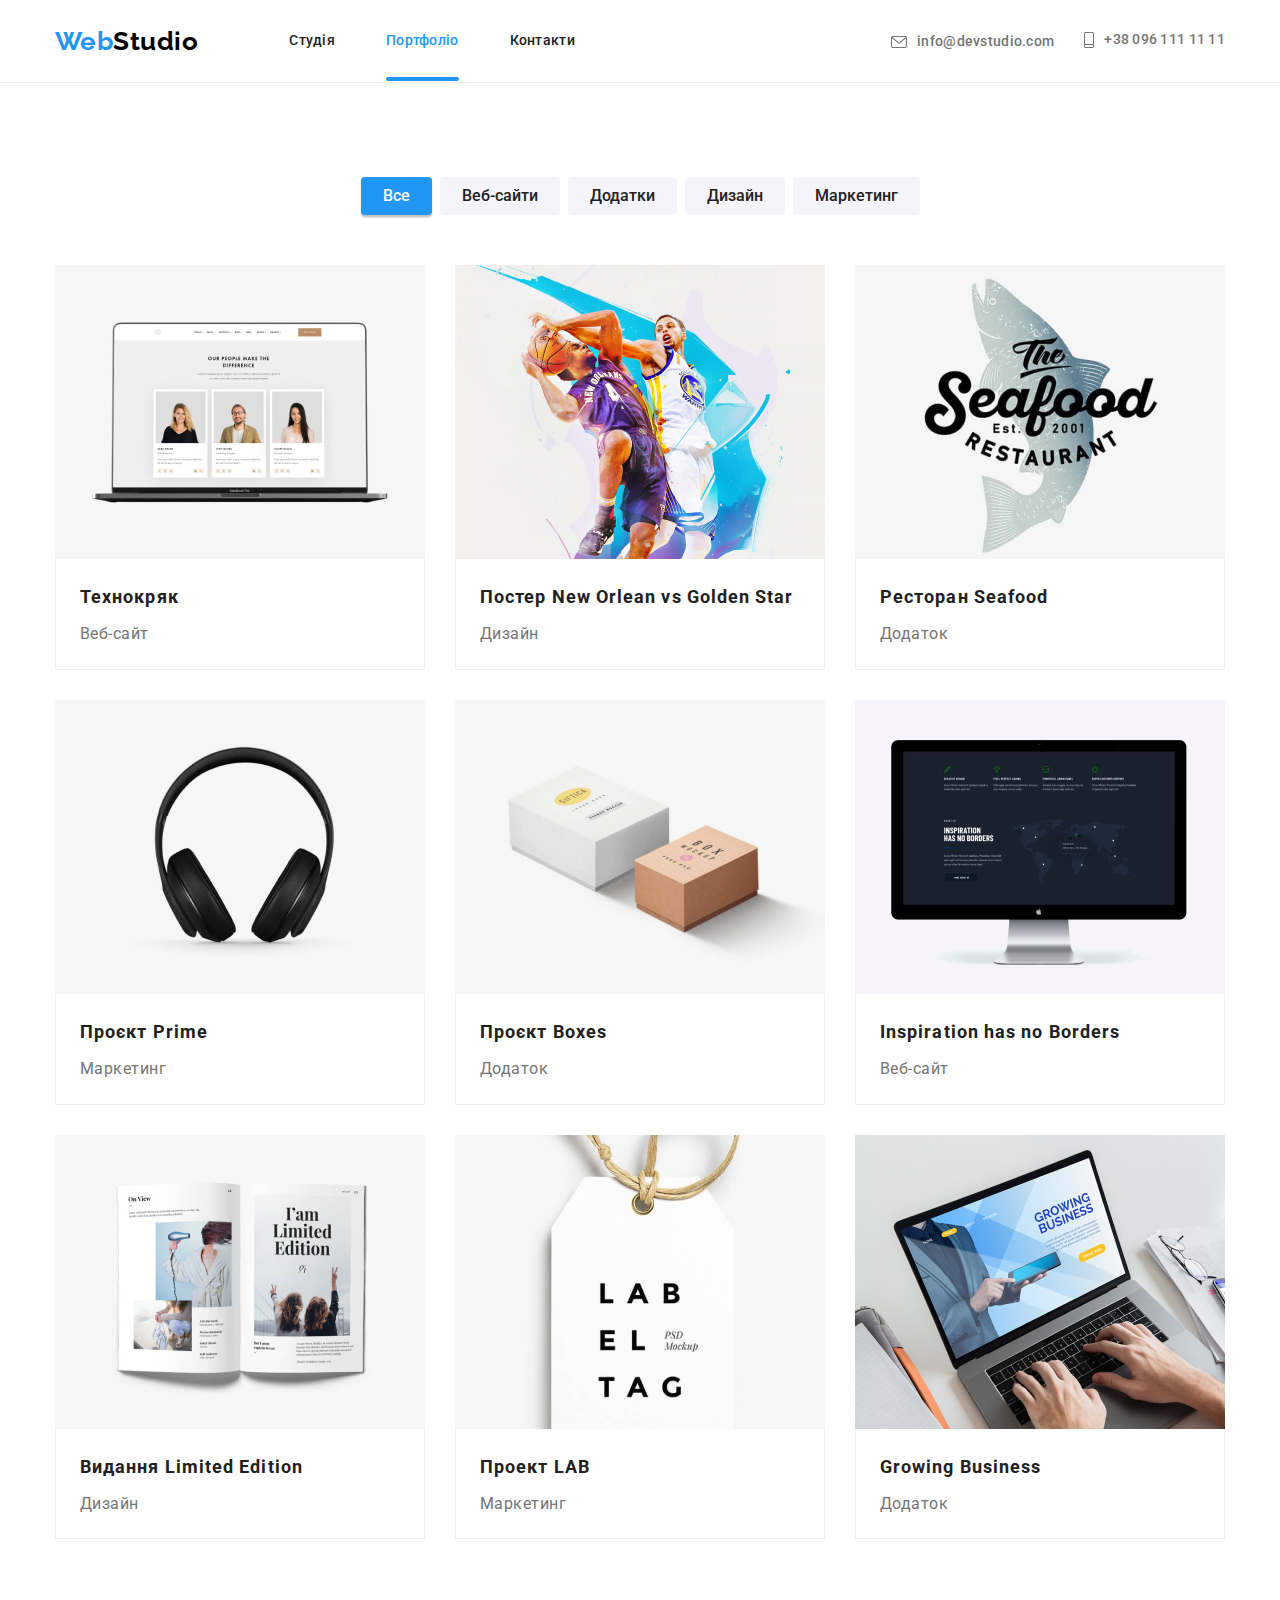
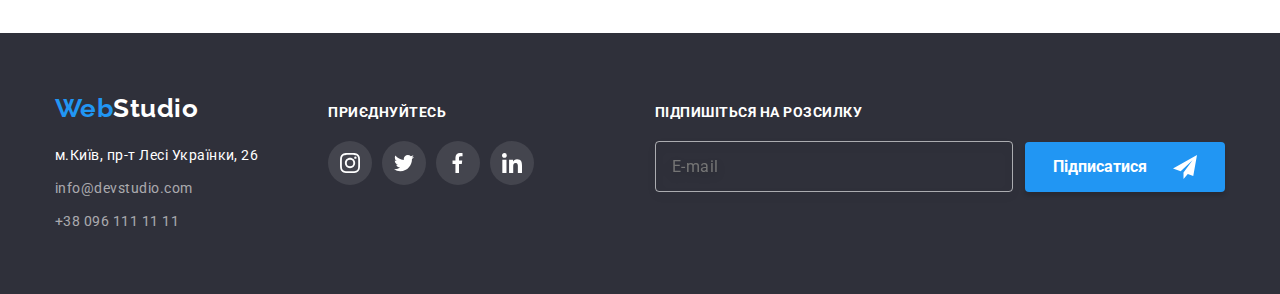
==== portfolio.html @ cf7f66b3 "hm-7" ====
<!DOCTYPE html>
<html lang="en">

<head>
    <meta charset="UTF-8">
    <meta http-equiv="X-UA-Compatible" content="IE=edge">
    <meta name="viewport" content="width=device-width, initial-scale=1.0">
    <title>Homework-5</title>
    <link
        href="https://fonts.googleapis.com/css2?family=Raleway:wght@700&family=Roboto:wght@400;500;700;900&display=swap"
        rel="stylesheet">
    <link rel="stylesheet"
        href="https://cdnjs.cloudflare.com/ajax/libs/modern-normalize/1.1.0/modern-normalize.min.css">
    <link rel="stylesheet" href="./css/main.css">
</head>

<body>

<header class="page-header">
    <div class="container main-nav">
        <nav class="main-nav">
            <a href="/" class="logo"> <span class="logo--accent">Web</span>Studio</a>
            <ul class="main-nav__list list">
                <li class="main-nav__item"><a class="main-nav__link" href="./index.html">Студія</a></li>
                <li class="main-nav__item"><a class="main-nav__link carent" href="./portfolio.html">Портфоліо</a></li>
                <li class="main-nav__item"><a class="main-nav__link" href="">Контакти</a></li>
            </ul>

        </nav>

        <ul class="contacts list">
            <li class="contacts__item"><a class="contacts__link" href="mailto:info@devstudio.com">
                    <svg class="contacts__icon">
                        <use href="./images/symbol.svg#icon-envelope"></use>
                    </svg>
                    info@devstudio.com</a></li>
            <li class="contacts__item"><a class="contacts__link" href="tel:+380961111111">
                    <svg class="contacts__icon contacts__icon--phone">
                        <use href="./images/symbol.svg#icon-phone"></use>
                    </svg>
                    +38 096 111 11 11</a></li>
        </ul>
    </div>

</header>

    <main>

    <section class="section">
        <div class="container">
            <h1 class="section__title section__title--hidden">Портфоліо</h1>
            <ul class="filtr list">
                <Li class="filtr__item"><button type="button" class="filtr__button filtr__button--carrent">Все</button></Li>
                <Li class="filtr__item"><button type="button" class="filtr__button">Веб-сайти</button></Li>
                <Li class="filtr__item"><button type="button" class="filtr__button">Додатки</button></Li>
                <Li class="filtr__item"><button type="button" class="filtr__button">Дизайн</button></Li>
                <Li class="filtr__item"><button type="button" class="filtr__button">Маркетинг</button></Li>
            </ul>
            
            <ul class="product__list list">
                <li class="product__item" >
                    <a href="" class="product__link" >
                        <div class="product__img">
                            <img src="./images/example1.png" alt="приклад роботи" width="370">
                            <div class="product__overlay">
                                <p class="product__description">Ресурс пропонує комплексні пропозиції з різним рівнем функціоналу та сервісів. Все це дозволить
                                відвідувачу отримати
                                вичерпні відомості про компанію чи приватну особу.
                                </p>
                            </div>
                            
                        </div>
                
                        <div class="product__meta">
                            <h2 class="product__title">Технокряк</h2>
                            <p class="product__type">Веб-сайт</p>
                        </div>
                    </a>
                </li>
                <li class="product__item">
                    <a href="" class="product__link">
                        <div class="product__img">
                            <img src="./images/example2.png" alt="приклад роботи" width="370">
                            <div class="product__overlay">
                                <p class="product__description">Ресурс пропонує комплексні пропозиції з різним рівнем функціоналу та сервісів. Все це
                                дозволить
                                відвідувачу отримати
                                вичерпні відомості про компанію чи приватну особу.
                                </p>
                            </div>
                        </div>
                        <div class="product__meta">
                            <h2 class="product__title">Постер New Orlean vs Golden Star</h2>
                            <p class="product__type">Дизайн</p>
                        </div>
                    </a>
                </li>
                <li class="product__item">
                    <a href="" class="product__link">
                        <div class="product__img">
                            <img src="./images/example3.png" alt="приклад роботи" width="370">
                            <div class="product__overlay">
                                <p class="product__description">Ресурс пропонує комплексні пропозиції з різним рівнем функціоналу та сервісів. Все це
                                    дозволить
                                    відвідувачу отримати
                                    вичерпні відомості про компанію чи приватну особу.
                                </p>
                            </div>
                        </div>
                        <div class="product__meta">
                            <h2 class="product__title">Ресторан Seafood</h2>
                            <p class="product__type">Додаток</p>
                        </div>
                    </a>
                </li>
                <li class="product__item">
                    <a href="" class="product__link">
                        <div class="product__img">
                            <img src="./images/example4.png" alt="приклад роботи" width="370">
                            <div class="product__overlay">
                                <p class="product__description">Ресурс пропонує комплексні пропозиції з різним рівнем функціоналу та сервісів. Все це
                                    дозволить
                                    відвідувачу отримати
                                    вичерпні відомості про компанію чи приватну особу.
                                </p>
                            </div>
                        </div>
                        <div class="product__meta">
                            <h2 class="product__title">Проєкт Prime</h2>
                            <p class="product__type">Маркетинг</p>
                        </div>
                    </a>
                </li>
                <li class="product__item">
                    <a href="" class="product__link">
                        <div class="product__img">
                            <img src="./images/example5.png" alt="приклад роботи" width="370">
                            <div class="product__overlay">
                                <p class="product__description">Ресурс пропонує комплексні пропозиції з різним рівнем функціоналу та сервісів. Все це
                                    дозволить
                                    відвідувачу отримати
                                    вичерпні відомості про компанію чи приватну особу.
                                </p>
                            </div>
                        </div>
                        <div class="product__meta">
                            <h2 class="product__title">Проєкт Boxes</h2>
                            <p class="product__type">Додаток</p>
                        </div>
                    </a>
                </li>
                <li class="product__item">
                    <a href="" class="product__link">
                        <div class="product__img">
                            <img src="./images/example6.png" alt="приклад роботи" width="370">
                            <div class="product__overlay">
                                <p class="product__description">Ресурс пропонує комплексні пропозиції з різним рівнем функціоналу та сервісів. Все це
                                    дозволить
                                    відвідувачу отримати
                                    вичерпні відомості про компанію чи приватну особу.
                                </p>
                            </div>
                        </div>
                        <div class="product__meta">
                            <h2 class="product__title">Inspiration has no Borders</h2>
                            <p class="product__type">Веб-сайт</p>
                        </div>
                    </a>
                </li>
                <li class="product__item">
                    <a href="" class="product__link">
                        <div class="product__img">
                            <img src="./images/example7.png" alt="приклад роботи" width="370">
                            <div class="product__overlay">
                                <p class="product__description">Ресурс пропонує комплексні пропозиції з різним рівнем функціоналу та сервісів. Все це
                                    дозволить
                                    відвідувачу отримати
                                    вичерпні відомості про компанію чи приватну особу.
                                </p>
                            </div>
                        </div>
                        <div class="product__meta">
                            <h2 class="product__title">Видання Limited Edition</h2>
                            <p class="product__type">Дизайн</p>
                        </div>
                    </a>
                </li>
                <li class="product__item">
                    <a href="" class="product__link">
                        <div class="product__img">
                            <img src="./images/example8.png" alt="приклад роботи" width="370">
                            <div class="product__overlay">
                                <p class="product__description">Ресурс пропонує комплексні пропозиції з різним рівнем функціоналу та сервісів. Все це
                                    дозволить
                                    відвідувачу отримати
                                    вичерпні відомості про компанію чи приватну особу.
                                </p>
                            </div>
                        </div>
                        <div class="product__meta">
                            <h2 class="product__title">Проект LAB</h2>
                            <p class="product__type">Маркетинг</p>
                        </div>
                    </a>
                </li>
                <li class="product__item">
                    <a href="" class="product__link">
                        <div class="product__img">
                            <img src="./images/example9.png" alt="приклад роботи" width="370">
                            <div class="product__overlay">
                                <p class="product__description">Ресурс пропонує комплексні пропозиції з різним рівнем функціоналу та сервісів. Все це
                                    дозволить
                                    відвідувачу отримати
                                    вичерпні відомості про компанію чи приватну особу.
                                </p>
                            </div>
                        </div>
                        <div class="product__meta">
                            <h2 class="product__title">Growing Business</h2>
                            <p class="product__type">Додаток</p>
                        </div>
                    </a>
                </li>
            </ul>
        </div>
    </section>

    </main>

    <footer class="footer">
        <div class="container footer--horizontal">
            <div>
                <a href="/" class="logo logo--white"> <span class="logo--accent">Web</span>Studio</a>
                <address class="address">
                    <ul class="list address__list">
                        <li class="address__item">
                            <a class="address__link" href="https://goo.gl/maps/ZgSxbahKDa7UKCkk7">м.Київ, пр-т Лесі
                                Українки, 26</a>
                        </li>
                        <li class="address__item">
                            <a class="address__link address__link--contact"
                                href="mailto:info@devstudio.com">info@devstudio.com</a>
                        </li>
                        <li class="address__item">
                            <a class="address__link address__link--contact" href="tel:+380961111111">+38 096 111 11 11</a>
                        </li>
                    </ul>
                </address>
            </div>
    
            <div>
                <p class="footer__text">ПРИЄДНУЙТЕСЬ</p>
                <ul class="sm__list list">
                    <li class="sm__item"> <a class="sm__link sm__link--background" href="">
                            <svg class="sm__icon sm__icon--white">
                                <use href="./images/symbol.svg#icon-instagram"></use>
                            </svg>
                        </a></li>
                    <li class="sm__item"><a class="sm__link sm__link--background" href="">
                            <svg class="sm__icon sm__icon--white">
                                <use href="./images/symbol.svg#icon-twitter"></use>
                            </svg>
                        </a></li>
                    <li class="sm__item"><a class="sm__link sm__link--background" href="">
                            <svg class="sm__icon sm__icon--white">
                                <use href="./images/symbol.svg#icon-fb"></use>
                            </svg>
                        </a></li>
                    <li class="sm__item"><a class="sm__link sm__link--background" href="">
                            <svg class="sm__icon sm__icon--white">
                                <use href="./images/symbol.svg#icon-linkedin"></use>
                            </svg>
                        </a></li>
                </ul>
            </div>
    
            <form class="footer-form">
                <div>
                    <label class="footer-form__label footer__text" for="subscribe">Підпишіться на
                        розсилку</label>
                    <input class="footer-form__input" type="email" id="subscribe" placeholder="E-mail">
                </div>
    
                <button class="modal__btm footer-form__button " type="submit">Підписатися
                    <svg class="footer-form__icon">
                        <use href="./images/symbol.svg#icon-send"></use>
                    </svg>
                </button>
    
            </form>
    
        </div>
    
    </footer>



</body>
---- css/main.css ----
@charset "UTF-8";
/* 
colors

фон #FFFFFF
фон за фото #F5F4FA
фон футера #2F303A
accent blue #2196F3
fon nav #ECECEC

цвет минизаголовков #212121
цвет параграфов #757575
цвет почты футера color: rgba(255, 255, 255, 0.6);
*/
:root {
  --primery-text-color: #757575;
  --title-text-color: #212121;
  --accent-color: #2196F3;
  --gray-back: #F5F4FA;
  --white-back: #FFFFFF;
  --section-back: #F5F5F5;
  --svg-color: #AFB1B8;
}

html {
  -webkit-box-sizing: border-box;
          box-sizing: border-box;
}

*,
*::before,
*::after {
  -webkit-box-sizing: inherit;
          box-sizing: inherit;
}

body {
  color: var(--primery-text-color);
  font-family: Roboto, sans-serif;
  letter-spacing: 0.03em;
  background-color: var(--white-back);
  /* padding-top: 80px; */
}

.list {
  list-style: none;
  margin-top: 0;
  margin-bottom: 0;
  padding-left: 0;
}

.container {
  width: 1200px;
  padding-left: 15px;
  padding-right: 15px;
  margin-left: auto;
  margin-right: auto;
}

img {
  display: block;
}

/*header*/
.logo {
  color: #000000;
  font-family: Raleway, sans-serif;
  font-weight: 700;
  font-size: 26px;
  line-height: 1.19;
  text-decoration: none;
}

.logo--accent {
  color: var(--accent-color);
}

.main-nav__list {
  display: -webkit-box;
  display: -ms-flexbox;
  display: flex;
  margin-left: 91px;
}

.main-nav__link {
  position: relative;
  display: block;
  padding-top: 32px;
  padding-bottom: 32px;
  color: var(--title-text-color);
  font-weight: 500;
  font-size: 14px;
  line-height: 1.14;
  letter-spacing: 0.02em;
  text-decoration: none;
  -webkit-transition: color 250ms cubic-bezier(0.4, 0, 0.2, 1);
  transition: color 250ms cubic-bezier(0.4, 0, 0.2, 1);
}

.main-nav__link.carent::after {
  position: absolute;
  width: 100%;
  height: 4px;
  bottom: 0;
  display: block;
  background-color: var(--accent-color);
  content: "";
  opacity: 1;
  border-radius: 2px;
}

.main-nav__link.carent,
.main-nav__link:hover,
.main-nav__link:focus {
  color: var(--accent-color);
}

.contacts {
  display: -webkit-box;
  display: -ms-flexbox;
  display: flex;
  margin-left: auto;
  -webkit-box-align: baseline;
      -ms-flex-align: baseline;
          align-items: baseline;
}

.main-nav__item:not(:last-child) {
  margin-right: 51px;
}

.contacts__item:not(:last-child) {
  margin-right: 30px;
}

.contacts__link {
  display: -webkit-box;
  display: -ms-flexbox;
  display: flex;
  -webkit-box-align: center;
      -ms-flex-align: center;
          align-items: center;
  padding-top: 32px;
  padding-bottom: 32px;
  color: var(--primery-text-color);
  font-weight: 500;
  font-size: 14px;
  line-height: 1.14;
  letter-spacing: 0.02em;
  text-decoration: none;
  -webkit-transition: color 250ms cubic-bezier(0.4, 0, 0.2, 1);
  transition: color 250ms cubic-bezier(0.4, 0, 0.2, 1);
}

.contacts__icon {
  fill: currentColor;
  margin-right: 10px;
  width: 16px;
  height: 12px;
}

.contacts__icon--phone {
  width: 10px;
  height: 16px;
}

.contacts__link:hover,
.contacts__link:focus {
  color: var(--accent-color);
  fill: var(--accent-color);
}

.main-nav {
  display: -webkit-box;
  display: -ms-flexbox;
  display: flex;
  -webkit-box-align: center;
      -ms-flex-align: center;
          align-items: center;
}

.page-header {
  /*position: fixed; 
  width: 100%;
  height: 80px;
  top: 0;
  left: 0;
  z-index: 2;*/
  background-color: var(--white-back);
  border-bottom: 1px solid #ECECEC;
}

/* hero */
.hero {
  max-width: 1600px;
  height: 600px;
  padding-bottom: 200px;
  padding-top: 200px;
  margin-right: auto;
  margin-left: auto;
  text-align: center;
  background-image: -webkit-gradient(linear, left top, left bottom, from(rgba(47, 48, 58, 0.4)), to(rgba(47, 48, 58, 0.4))), url("../images/hero-img.jpeg");
  background-image: linear-gradient(to bottom, rgba(47, 48, 58, 0.4), rgba(47, 48, 58, 0.4)), url("../images/hero-img.jpeg");
  background-color: #2F303A;
  background-position: center;
}

.hero__title {
  color: var(--white-back);
  font-weight: 900;
  font-size: 44px;
  line-height: 1.36;
  letter-spacing: 0.06em;
  text-transform: uppercase;
  max-width: 696px;
  margin-left: auto;
  margin-right: auto;
  margin-top: 0;
  margin-bottom: 30px;
}

.hero__button {
  
  margin: 0 auto;
  display: block;
  -webkit-box-align: center;
      -ms-flex-align: center;
          align-items: center;
  padding: 10px 32px;
  border-radius: 4px;
  min-width: 216px;
  height: 50px;

  color: var(--white-back);
  background-color: var(--accent-color);
  border: 0px;
  font-family: inherit;
  font-weight: 700;
  font-size: 16px;
  line-height: 1.9;
  letter-spacing: 0.06em;
}

.section {
  padding-top: 94px;
  padding-bottom: 94px;
  background-color: var(--white-back);
}

.section__title {
  color: var(--title-text-color);
  font-weight: 700;
  font-size: 36px;
  line-height: 1.17;
  text-align: center;
  margin-top: 0;
  margin-bottom: 50px;
}



/* advantages */

.advantages-list{
  display: -webkit-box;
  display: -ms-flexbox;
  display: flex;

}
.advantages-list__item:not(:last-child){
  margin-right: 30px;
}

.advantages-list__svg {
  display: -webkit-box;
  display: -ms-flexbox;
  display: flex;
  -webkit-box-align: center;
      -ms-flex-align: center;
          align-items: center;
  -webkit-box-pack: center;
      -ms-flex-pack: center;
          justify-content: center;
  width: 270px;
  height: 120px;
  background-color: var(--gray-back);
}

.advtantages-list__icon {
  width: 70px;
  height: 70px;
}

.advantages-list__title {
  color: var(--title-text-color);
  font-weight: 700;
  font-size: 14px;
  line-height: 1.14;
  text-transform: uppercase;
  margin-top: 30px;
  margin-bottom: 10px;
}

.text {
  font-size: 14px;
  line-height: 1.71;
  margin-top: 0;
  margin-bottom: 0;
}

.section__title--hidden {
  position: absolute;
    width: 1px;
    height: 1px;
    margin: -1px;
    border: 0;
    padding: 0;
    clip: rect(0 0 0 0);
    overflow: hidden;
}


/*examples*/
.examples {
  padding-top: 0;
}

.examples__list{
  display: flex;
}

.examples__item{
  position: relative;
}

.examples__item:not(:last-child){
  margin-right: 30px;
}

.examples__item::before {
  position: absolute;
  bottom: 0;
  content: "";
  width: 100%;
  height: 70px;
  display: inline-block;
  background-color: rgba(47, 48, 58, 0.8);
}

.examples__thumb {
  position: absolute;
  bottom: 0;
  left: 50%;
  -webkit-transform: translate(-50%);
          transform: translate(-50%);
  margin: 0;
  padding-top: 27px;
  padding-bottom: 27px;
  color: var(--white-back);
  text-align: center;
  font-weight: 700;
  font-size: 14px;
  line-height: 1.14;
  text-align: center;
  text-transform: uppercase;
}

/* team */
.team {
  background-color: var(--gray-back);
}

.team__list{
  display: flex;
}

.team__item:not(:last-child){
  margin-right: 30px;
}

.team__name {
  color: var(--title-text-color);
  font-weight: 500;
  margin-top: 0;
  margin-bottom: 10px;
}

.team__position {
  margin-top: 0;
  margin-bottom: 16px;
}

.team__discription {
  text-align: center;
  font-size: 16px;
  line-height: 1.19;
  padding-top: 30px;
  padding-bottom: 30px;
}

.team__item {
  background-color: var(--white-back);
  -webkit-box-shadow: 0px 1px 3px rgba(0, 0, 0, 0.12), 0px 1px 1px rgba(0, 0, 0, 0.14), 0px 2px 1px rgba(0, 0, 0, 0.2);
          box-shadow: 0px 1px 3px rgba(0, 0, 0, 0.12), 0px 1px 1px rgba(0, 0, 0, 0.14), 0px 2px 1px rgba(0, 0, 0, 0.2);
  border-radius: 0px 0px 4px 4px;
}

.sm__list {
  display: -webkit-box;
  display: -ms-flexbox;
  display: flex;
  -webkit-box-pack: center;
      -ms-flex-pack: center;
          justify-content: center;
}

.sm__item:not(:last-child) {
  margin-right: 10px;
}

.sm__link {
  display: -webkit-box;
  display: -ms-flexbox;
  display: flex;
  -webkit-box-align: center;
      -ms-flex-align: center;
          align-items: center;
  -webkit-box-pack: center;
      -ms-flex-pack: center;
          justify-content: center;
  color: var(--svg-color);
  width: 44px;
  height: 44px;
  border-radius: 50%;
  -webkit-transition-property: color, background-color;
  transition-property: color, background-color;
  -webkit-transition-duration: 250ms;
          transition-duration: 250ms;
  -webkit-transition-timing-function: cubic-bezier(0.4, 0, 0.2, 1);
          transition-timing-function: cubic-bezier(0.4, 0, 0.2, 1);
}

.sm__icon {
  width: 20px;
  height: 20px;
  fill: currentColor;
}

.sm__link:hover,
.sm__link:focus {
  color: var(--white-back);
  fill: var(--white-back);
  background-color: var(--accent-color);
}

/* clients */
.client__list{
  display:flex;
}

.client__item:not(:last-child){
  margin-right: 30px;
}


.client__link {
  display: -webkit-box;
  display: -ms-flexbox;
  display: flex;
  -webkit-box-align: center;
      -ms-flex-align: center;
          align-items: center;
  -webkit-box-pack: center;
      -ms-flex-pack: center;
          justify-content: center;
  color: var(--svg-color);
  width: 170px;
  height: 92px;
  border: 1px solid #AFB1B8;
  border-radius: 4px;
  -webkit-transition-property: color, border-color;
  transition-property: color, border-color;
  -webkit-transition-duration: 250ms;
          transition-duration: 250ms;
  -webkit-transition-timing-function: cubic-bezier(0.4, 0, 0.2, 1);
          transition-timing-function: cubic-bezier(0.4, 0, 0.2, 1);
}

.client__icon {
  width: 106px;
  height: 60px;
  fill: currentColor;
}

.client__link:hover,
.client__link:focus {
  color: var(--accent-color);
  border-color: var(--accent-color);
  fill: var(--accent-color);
}

/* footer */
.footer {
  padding-top: 60px;
  padding-bottom: 60px;
  background-color: #2F303A;
}

.footer--horizontal {
  display: -webkit-box;
  display: -ms-flexbox;
  display: flex;
  -webkit-box-align: baseline;
  -ms-flex-align: baseline;
  align-items: baseline;
}

.logo--white {
  color: var(--white-back);
}

.address {
  margin-top: 20px;
  margin-right: 70px;
}

.address__item:not(:last-child) {
  margin-bottom: 9px;
}

.address__link {
  color: var(--white-back);
  font-style: normal;
  font-size: 14px;
  line-height: 1.7;
  text-decoration: none;
}

.address__link--contact {
  color: rgba(255, 255, 255, 0.6);
  -webkit-transition: color 250ms cubic-bezier(0.4, 0, 0.2, 1);
  transition: color 250ms cubic-bezier(0.4, 0, 0.2, 1);
}

.address__link--contact:hover,
.address__link--contact:focus {
  color: rgb(255, 255, 255);
}


.footer__text {
  margin-top: 0;
  margin-bottom: 20px;

  color: var(--white-back);
  font-weight: 700;
  font-size: 14px;
  line-height: 1.14;
  text-transform: uppercase;
     
}

.sm__icon--white {
  fill: var(--white-back);
}

.sm__link--background {
  background-color: rgba(255, 255, 255, 0.1);
}


/* Портфолио */
/* filtr */
.filtr__button {
  padding: 6px 22px;
  color: var(--title-text-color);
  background-color: var(--gray-back);
  font: inherit;
  font-weight: 500;
  font-size: 16px;
  line-height: 1.63;
  text-align: center;
  border: 0px;
  border-radius: 4px;
  -webkit-transition-property: color, background-color, -webkit-box-shadow;
  transition-property: color, background-color, -webkit-box-shadow;
  transition-property: color, background-color, box-shadow;
  transition-property: color, background-color, box-shadow, -webkit-box-shadow;
  -webkit-transition-duration: 250ms;
          transition-duration: 250ms;
  -webkit-transition-timing-function: cubic-bezier(0.4, 0, 0.2, 1);
          transition-timing-function: cubic-bezier(0.4, 0, 0.2, 1);
}

.filtr__button--carrent,
.filtr__button:hover,
.filtr__button:focus {
  color: var(--white-back);
  background-color: var(--accent-color);
  -webkit-box-shadow: 0px 3px 1px rgba(0, 0, 0, 0.1), 0px 1px 2px rgba(0, 0, 0, 0.08), 0px 2px 2px rgba(0, 0, 0, 0.12);
          box-shadow: 0px 3px 1px rgba(0, 0, 0, 0.1), 0px 1px 2px rgba(0, 0, 0, 0.08), 0px 2px 2px rgba(0, 0, 0, 0.12);
}

.filtr {
  display: -webkit-box;
  display: -ms-flexbox;
  display: flex;
  -webkit-box-pack: center;
      -ms-flex-pack: center;
          justify-content: center;
}

.filtr__item:not(:last-child) {
  margin-right: 8px;
}

/* cards exaples */
.product__list {
  margin-top: 50px;
  display: -webkit-box;
  display: -ms-flexbox;
  display: flex;
  -ms-flex-wrap: wrap;
  flex-wrap: wrap;
  gap: 30px;
}

.product__item {
  width: 370px;
}


.product__link {
  display: inline-block;
  text-decoration: none;
  -webkit-transition: -webkit-box-shadow 250ms cubic-bezier(0.4, 0, 0.2, 1);
  transition: -webkit-box-shadow 250ms cubic-bezier(0.4, 0, 0.2, 1);
  transition: box-shadow 250ms cubic-bezier(0.4, 0, 0.2, 1);
  transition: box-shadow 250ms cubic-bezier(0.4, 0, 0.2, 1), -webkit-box-shadow 250ms cubic-bezier(0.4, 0, 0.2, 1);
}

.product__title {
  color: var(--title-text-color);
  font-weight: 700;
  font-size: 18px;
  line-height: 2;
  letter-spacing: 0.06em;
  margin-top: 0;
  margin-bottom: 4px;
}

.product__type {
  color: var(--primery-text-color);
  font-size: 16px;
  line-height: 1.86;
  margin-top: 0;
  margin-bottom: 0;
}

.product__img {
  position: relative;
  overflow: hidden;
}

.product__overlay {
  position: absolute;
  width: 100%;
  height: 100%;
  bottom: 0;
  left: 0;
  background-color: rgba(33, 150, 243, 0.9);
  -webkit-transform: translateY(100%);
          transform: translateY(100%);
  -webkit-transition: -webkit-transform 250ms cubic-bezier(0.4, 0, 0.2, 1);
  transition: -webkit-transform 250ms cubic-bezier(0.4, 0, 0.2, 1);
  transition: transform 250ms cubic-bezier(0.4, 0, 0.2, 1);
  transition: transform 250ms cubic-bezier(0.4, 0, 0.2, 1), -webkit-transform 250ms cubic-bezier(0.4, 0, 0.2, 1);
}

.product__link:hover .product__overlay {
  -webkit-transform: translateY(0);
          transform: translateY(0);
}

.product__description {
  display: block;
  padding-top: 63px;
  padding-bottom: 63px;
  padding-left: 36px;
  padding-right: 12px;
  font-weight: 400;
  font-size: 18px;
  line-height: 1.555;
  letter-spacing: 0.03em;
  color: var(--white-back);
}

.product__link:hover,
.product__link:focus {
  -webkit-box-shadow: 0px 1px 1px rgba(0, 0, 0, 0.12), 0px 4px 4px rgba(0, 0, 0, 0.06), 1px 4px 6px rgba(0, 0, 0, 0.16);
          box-shadow: 0px 1px 1px rgba(0, 0, 0, 0.12), 0px 4px 4px rgba(0, 0, 0, 0.06), 1px 4px 6px rgba(0, 0, 0, 0.16);
}



.product__meta {
  padding: 20px 24px;
  border-right: 1px solid #EEEEEE;
  border-bottom: 1px solid #EEEEEE;
  border-left: 1px solid #EEEEEE;
}



/* modal*/
.backdrop {
  position: fixed;
  top: 0;
  left: 0;
  width: 100%;
  height: 100%;
  background-color: rgba(0, 0, 0, 0.2);
  -webkit-transition: opacity 250ms cubic-bezier(0.4, 0, 0.2, 1);
  transition: opacity 250ms cubic-bezier(0.4, 0, 0.2, 1);
}

.backdrop.is-hidden {
  opacity: 0;
  pointer-events: none;
}

.backdrop.is-hidden .modal {
  -webkit-transform: translate(-50%, -50%) scale(0.9);
          transform: translate(-50%, -50%) scale(0.9);
}

.modal {
  position: absolute;
  top: 50%;
  left: 50%;
  -webkit-transform: translate(-50%, -50%) scale(1);
          transform: translate(-50%, -50%) scale(1);
  padding: 40px;
  width: 528px;
  height: 581px;
  background-color: var(--white-back);
  -webkit-transition: -webkit-transform 250ms cubic-bezier(0.4, 0, 0.2, 1);
  transition: -webkit-transform 250ms cubic-bezier(0.4, 0, 0.2, 1);
  transition: transform 250ms cubic-bezier(0.4, 0, 0.2, 1);
  transition: transform 250ms cubic-bezier(0.4, 0, 0.2, 1), -webkit-transform 250ms cubic-bezier(0.4, 0, 0.2, 1);
}

.modal__title {
  margin-top: 0;
  margin-bottom: 30px;
  font-weight: 700;
  font-size: 20px;
  line-height: 1.15;
  text-align: center;
  color: var(--title-text-color);
}

.modal__button {
  position: absolute;
  top: 8px;
  right: 8px;
  display: -webkit-box;
  display: -ms-flexbox;
  display: flex;
  -webkit-box-align: center;
      -ms-flex-align: center;
          align-items: center;
  -webkit-box-pack: center;
      -ms-flex-pack: center;
          justify-content: center;
  width: 30px;
  height: 30px;
  border-radius: 50%;
  border: 1px solid rgba(0, 0, 0, 0.1);
  background-color: rgba(0, 0, 0, 0);
}



.modal__icon {
  width: 11px;
  height: 11px;
  fill: #000000;
  -webkit-transition: fill 250ms cubic-bezier(0.4, 0, 0.2, 1);
  transition: fill 250ms cubic-bezier(0.4, 0, 0.2, 1);
}

.modal__button:hover .modal__icon {
  fill: var(--accent-color);
}

.form__field {
  position: relative;
  display: -webkit-box;
  display: -ms-flexbox;
  display: flex;
  -webkit-box-orient: vertical;
  -webkit-box-direction: normal;
      -ms-flex-direction: column;
          flex-direction: column;
  width: 448px;
  height: 40px;
  margin-bottom: 28px;
  color: rgb(117, 117, 117);
  font-size: 12px;
  line-height: 1.166;
  letter-spacing: 0.01em;
}

.form__input {
  display: inline-block;
  padding-left: 42px;
  width: 100%;
  height: 100%;
  border: 1px solid rgba(33, 33, 33, 0.2);
  border-radius: 4px;
  outline: none;
  -webkit-transition: border-color 250ms cubic-bezier(0.4, 0, 0.2, 1);
  transition: border-color 250ms cubic-bezier(0.4, 0, 0.2, 1);
}

.form__icon {
  position: absolute;
  top: 50%;
  left: 15px;
  -webkit-transform: translateY(-50%);
          transform: translateY(-50%);
  display: block;
  width: 18px;
  height: 18px;
  -webkit-transition: fill 250ms cubic-bezier(0.4, 0, 0.2, 1);
  transition: fill 250ms cubic-bezier(0.4, 0, 0.2, 1);
}

.form__input:focus + .form__icon {
  fill: var(--accent-color);
}

.form__input:focus {
  border-color: var(--accent-color);
}

.form__label {
  position: absolute;
  top: -18px;
  left: 0;
  margin-bottom: 4px;
}

.form__field--comments {
  height: 120px;
  margin-bottom: 20px;
}

.form__comments {
  padding: 12px 16px;
  height: 120px;
  resize: none;
  border: 1px solid rgba(33, 33, 33, 0.2);
  border-radius: 4px;
  outline: none;
}

.form__comments:focus {
  border-color: var(--accent-color);
}

.form__comments::-webkit-input-placeholder {
  color: rgba(117, 117, 117, 0.5);
}

/* .comments-input::-moz-placeholder {
  color: rgba(117, 117, 117, 0.5);
}

.comments-input:-ms-input-placeholder {
  color: rgba(117, 117, 117, 0.5);
}

.comments-input::-ms-input-placeholder {
  color: rgba(117, 117, 117, 0.5);
}

.comments-input::placeholder {
  color: rgba(117, 117, 117, 0.5);
} */

.checkbox {
  position: relative;
  margin-right: auto;
  margin-left: auto;
  margin-bottom: 30px;
  display: block;
  text-align: center;
  font-size: 14px;
  line-height: 1.71;
}

.checkbox__box {
  position: absolute;
  top: 50%;
  left: 10px;
  -webkit-transform: translateY(-50%);
          transform: translateY(-50%);
  display: inline-block;
  width: 16px;
  height: 15px;
  border: 2px solid var(--title-text-color);
  border-radius: 4px;
  -webkit-transition: border-color 250ms cubic-bezier(0.4, 0, 0.2, 1);
  transition: border-color 250ms cubic-bezier(0.4, 0, 0.2, 1);
}

.checkbox__icon {
  position: absolute;
  top: 50%;
  left: 10px;
  -webkit-transform: translateY(-50%);
          transform: translateY(-50%);
  width: 16px;
  height: 15px;
  border-radius: 4px;
  background-color: #2196F3;
  opacity: 0;
  -webkit-transition: opacity 250ms cubic-bezier(0.4, 0, 0.2, 1);
  transition: opacity 250ms cubic-bezier(0.4, 0, 0.2, 1);
}

.checkbox__input:checked ~ .checkbox__icon {
  opacity: 1;
}

.checkbox__input {
  position: absolute;
  width: 1px;
  height: 1px;
  margin: -1px;
  border: 0;
  padding: 0;
  clip: rect(0 0 0 0);
  overflow: hidden;
}

.checkbox__input:focus ~ .checkbox__box {
  border-color: var(--accent-color);
}

.checkbox__link {
  color: var(--accent-color);
}

.modal__btm {
  display: block;
  width: 200px;
  height: 50px;
  margin-left: auto;
  margin-right: auto;
  border: none;
  color: var(--white-back);
  background-color: var(--accent-color);
  -webkit-box-shadow: 0px 4px 4px rgba(0, 0, 0, 0.15);
          box-shadow: 0px 4px 4px rgba(0, 0, 0, 0.15);
  border-radius: 4px;
  font-weight: 700;
  font-size: 16px;
  line-height: 1.875;
}



/* footer subscribe*/
.footer-form {
  display: -webkit-box;
  display: -ms-flexbox;
  display: flex;
  -webkit-box-align: end;
      -ms-flex-align: end;
          align-items: flex-end;
  margin-left: auto;
}

.footer-form__input {
  width: 358px;
  margin-right: 12px;

  padding-top: 15px;
  padding-bottom: 15px;
  padding-left: 16px;
  background-color: inherit;
  border: 1px solid rgba(255, 255, 255, 0.6);
  -webkit-filter: drop-shadow(0px 4px 4px rgba(0, 0, 0, 0.15));
          filter: drop-shadow(0px 4px 4px rgba(0, 0, 0, 0.15));
  border-radius: 4px;
  font-size: 16px;
  line-height: 1.2;
  letter-spacing: 0.03em;
  color: var(--white-back);
  outline: none;
  -webkit-transition: border-color 250ms cubic-bezier(0.4, 0, 0.2, 1);
  transition: border-color 250ms cubic-bezier(0.4, 0, 0.2, 1);
}

.footer-form__input:focus {
  border-color: var(--accent-color);
}

.footer-form__label {
  display: block;
  margin-bottom: 20px;
}

.footer-form__button {
  position: relative;
  padding-left: 28px;
  text-align: left;

}

.footer-form__icon {
  position: absolute;
  top: 50%;
  right: 28px;
  -webkit-transform: translateY(-50%);
          transform: translateY(-50%);
  width: 24px;
  height: 24px;
}/*# sourceMappingURL=main.css.map */
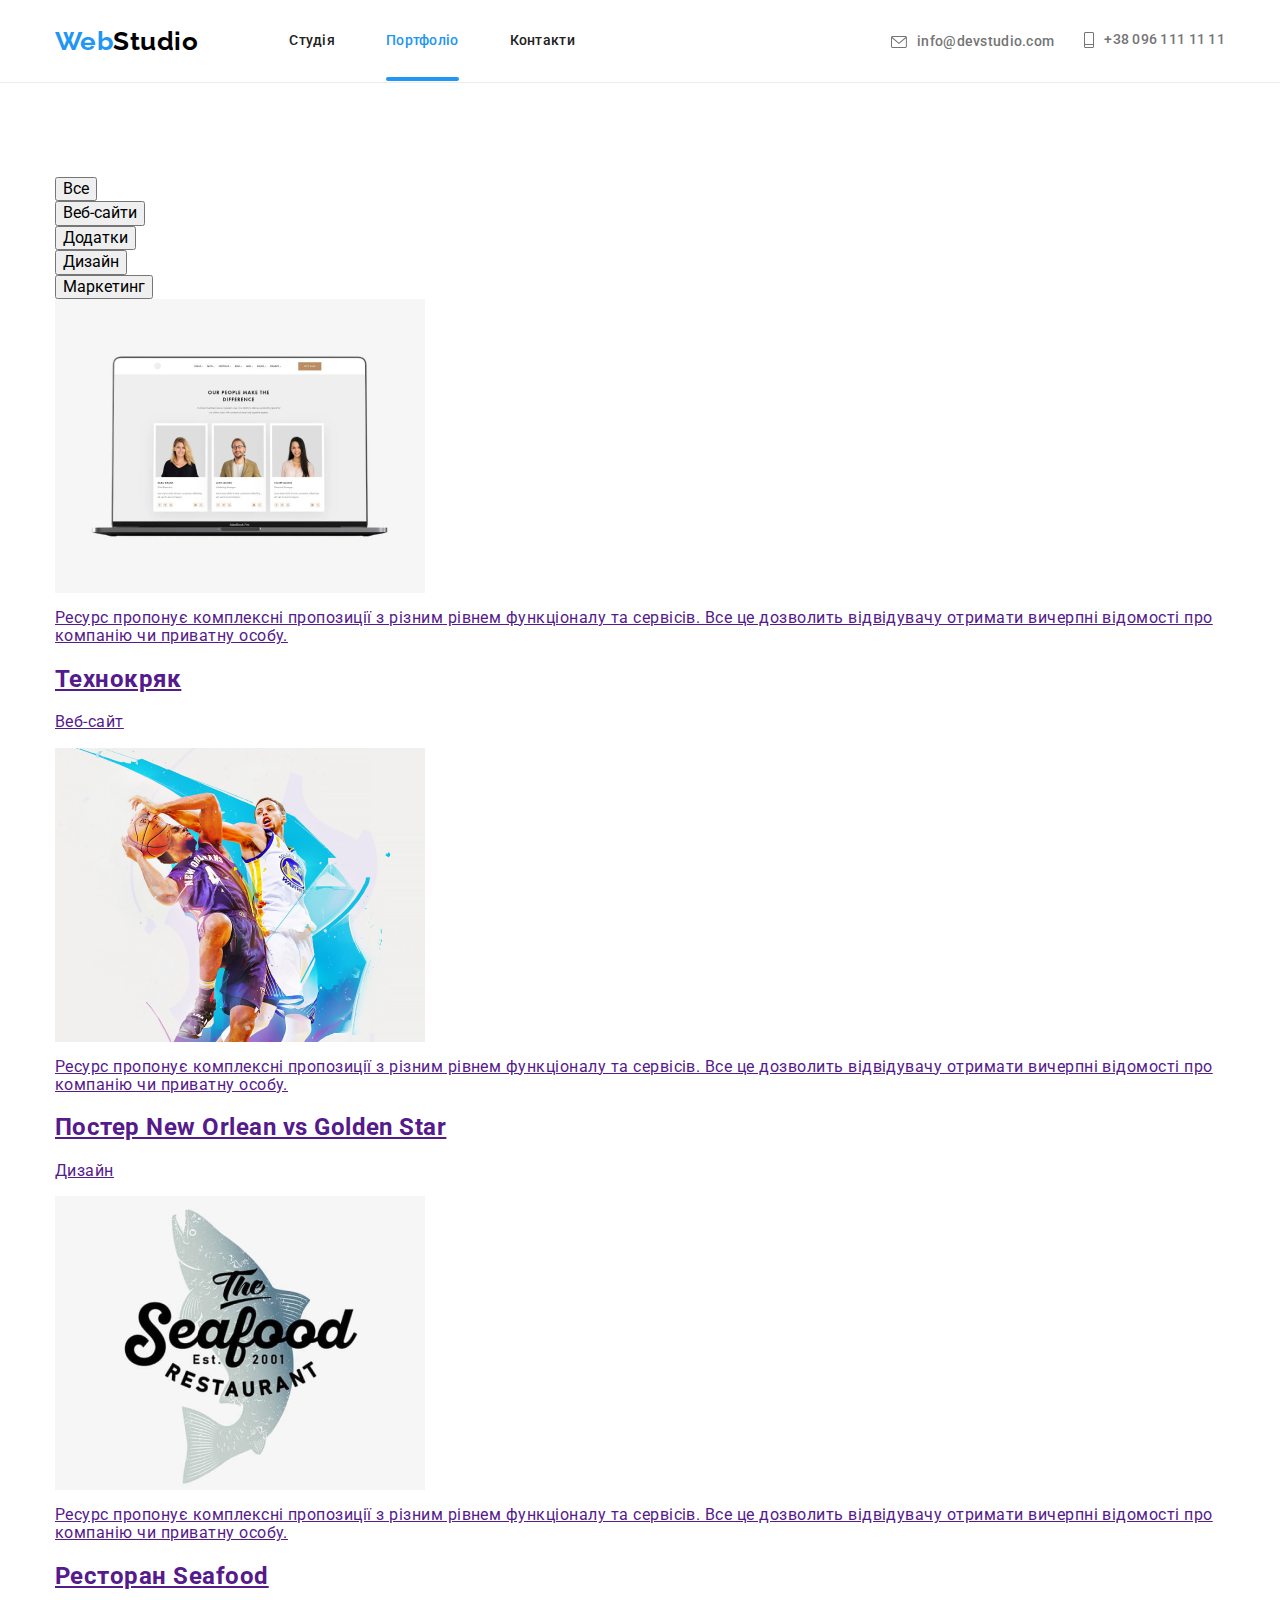
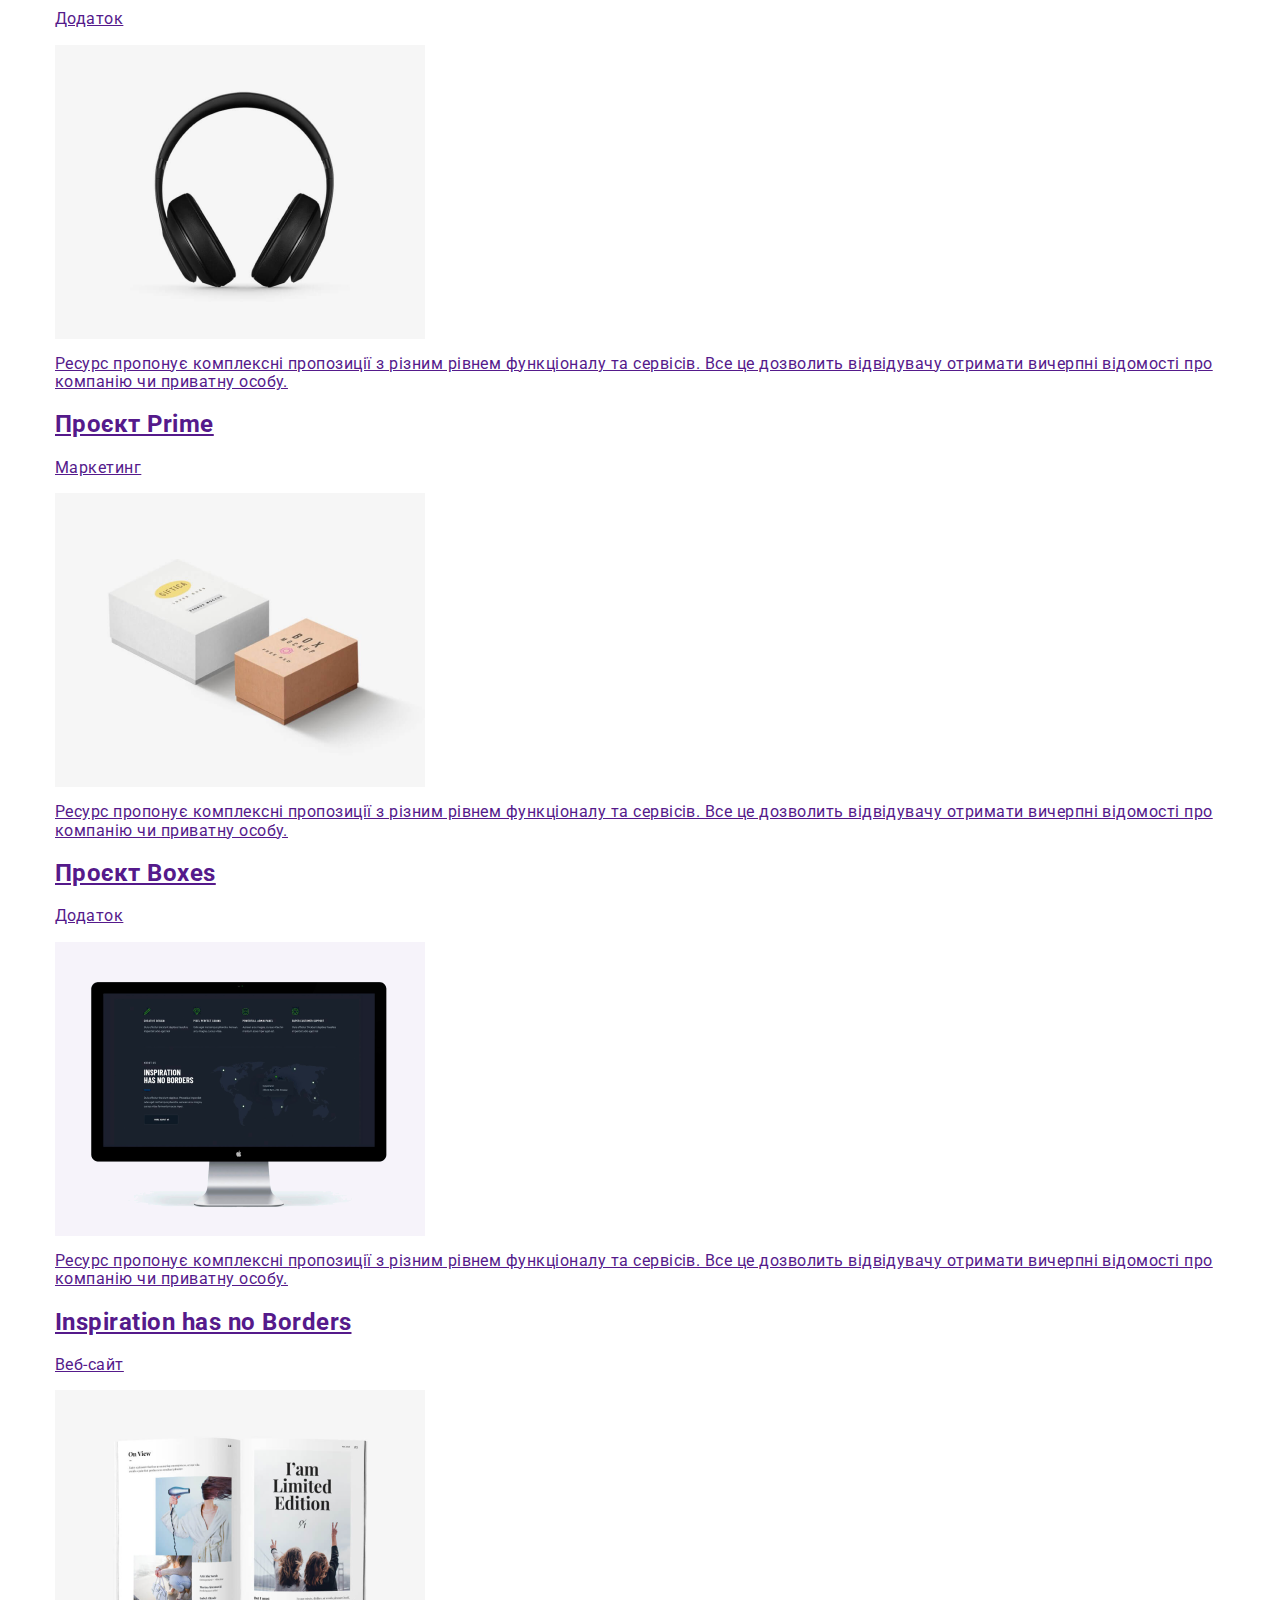
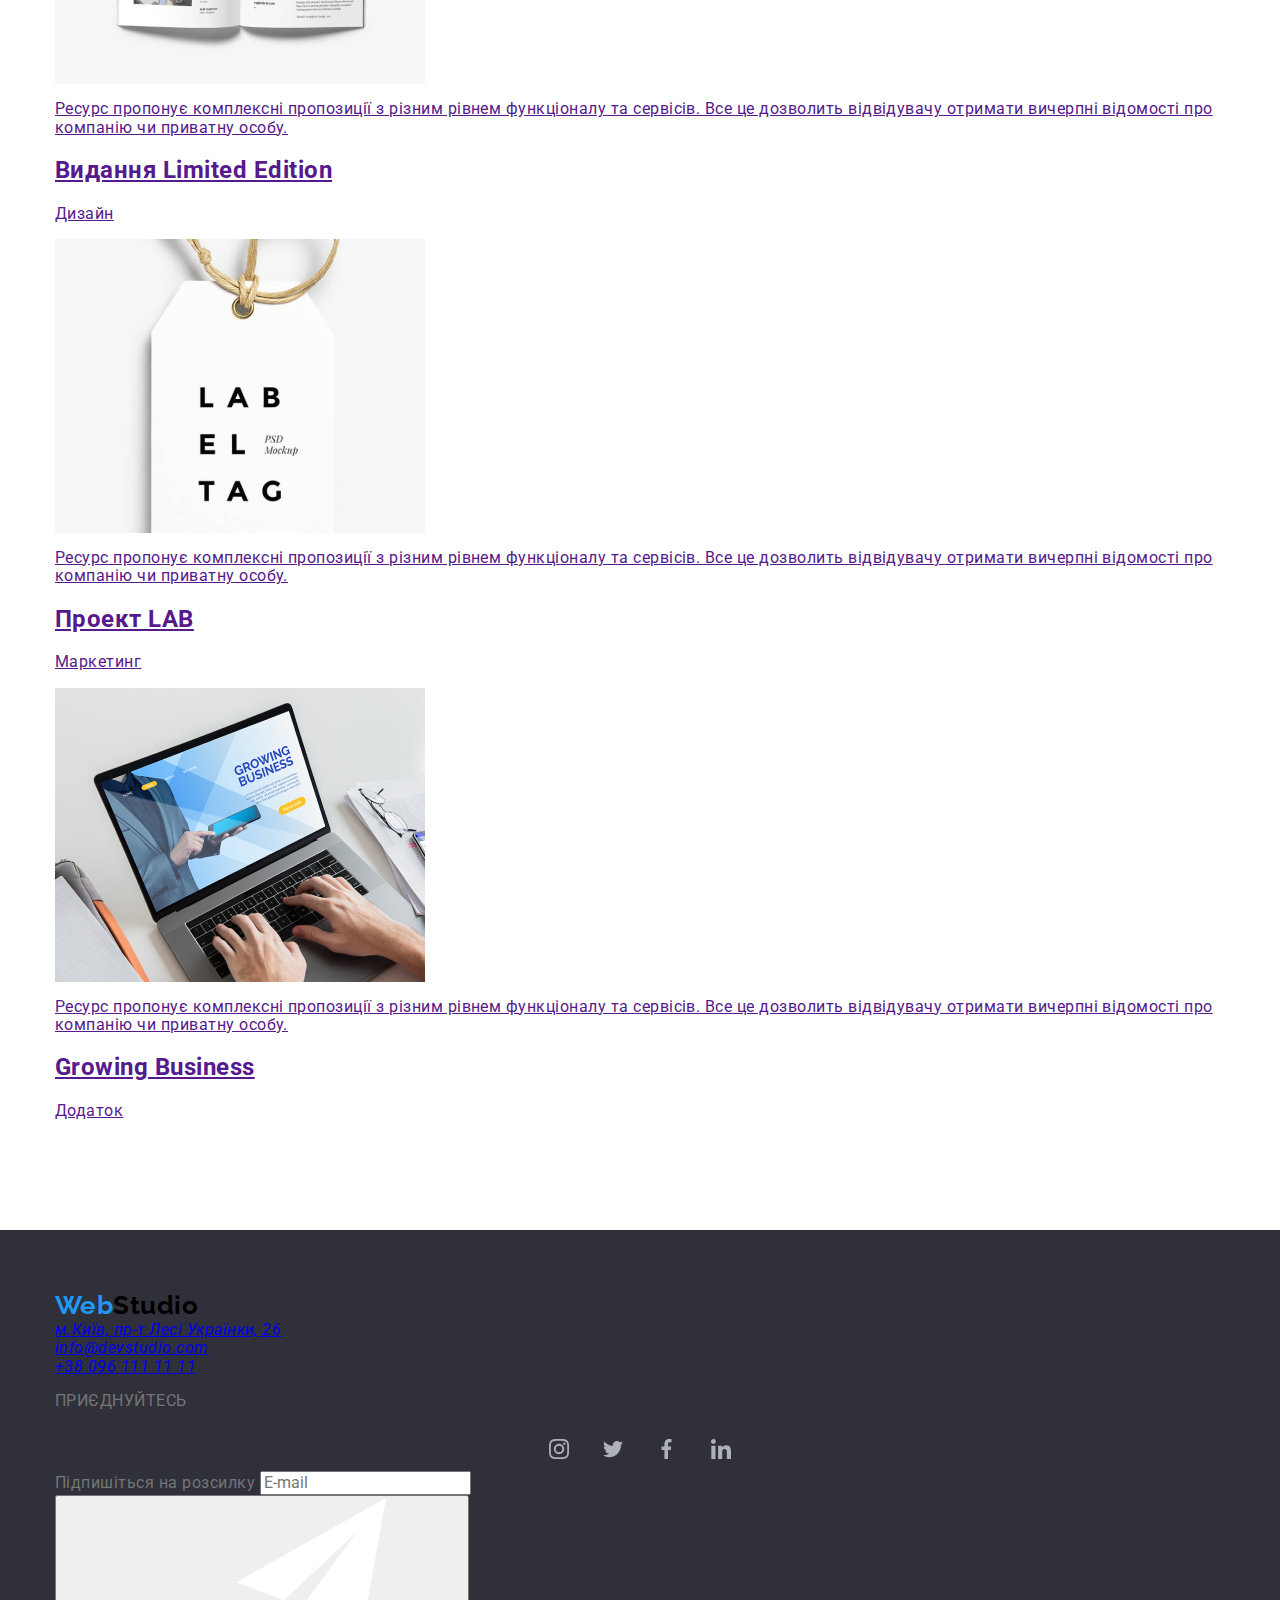
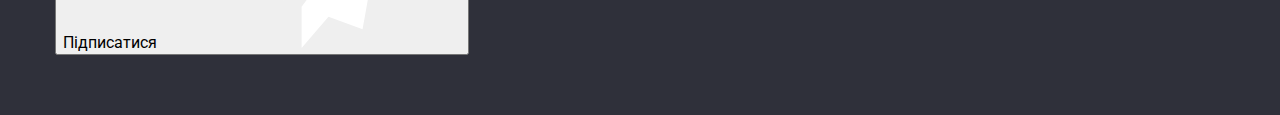
==== commit ff7689af: "hm-7" ====
--- a/portfolio.html
+++ b/portfolio.html
@@ -22,7 +22,7 @@
             <a href="/" class="logo"> <span class="logo--accent">Web</span>Studio</a>
             <ul class="main-nav__list list">
                 <li class="main-nav__item"><a class="main-nav__link" href="./index.html">Студія</a></li>
-                <li class="main-nav__item"><a class="main-nav__link carent" href="./portfolio.html">Портфоліо</a></li>
+                <li class="main-nav__item"><a class="main-nav__link main-nav__link--carent" href="./portfolio.html">Портфоліо</a></li>
                 <li class="main-nav__item"><a class="main-nav__link" href="">Контакти</a></li>
             </ul>
 
--- a/css/main.css
+++ b/css/main.css
@@ -1,52 +1,266 @@
-@charset "UTF-8";
-/* 
-colors
-
-фон #FFFFFF
-фон за фото #F5F4FA
-фон футера #2F303A
-accent blue #2196F3
-fon nav #ECECEC
-
-цвет минизаголовков #212121
-цвет параграфов #757575
-цвет почты футера color: rgba(255, 255, 255, 0.6);
-*/
-:root {
-  --primery-text-color: #757575;
-  --title-text-color: #212121;
-  --accent-color: #2196F3;
-  --gray-back: #F5F4FA;
-  --white-back: #FFFFFF;
-  --section-back: #F5F5F5;
-  --svg-color: #AFB1B8;
-}
-
-html {
+/*! modern-normalize v2.0.0 | MIT License | https://github.com/sindresorhus/modern-normalize */
+/*
+Document
+========
+*/
+/**
+Use a better box model (opinionated).
+*/
+*,
+::before,
+::after {
   -webkit-box-sizing: border-box;
           box-sizing: border-box;
 }
 
-*,
-*::before,
-*::after {
-  -webkit-box-sizing: inherit;
-          box-sizing: inherit;
-}
-
+html {
+  /* Improve consistency of default fonts in all browsers. (https://github.com/sindresorhus/modern-normalize/issues/3) */
+  font-family: system-ui, "Segoe UI", Roboto, Helvetica, Arial, sans-serif, "Apple Color Emoji", "Segoe UI Emoji";
+  line-height: 1.15;
+  /* 1. Correct the line height in all browsers. */
+  -webkit-text-size-adjust: 100%;
+  /* 2. Prevent adjustments of font size after orientation changes in iOS. */
+  -moz-tab-size: 4;
+  /* 3. Use a more readable tab size (opinionated). */
+  -o-tab-size: 4;
+     tab-size: 4;
+  /* 3 */
+}
+
+/*
+Sections
+========
+*/
 body {
-  color: var(--primery-text-color);
+  margin: 0;
+  /* Remove the margin in all browsers. */
+}
+
+/*
+Grouping content
+================
+*/
+/**
+1. Add the correct height in Firefox.
+2. Correct the inheritance of border color in Firefox. (https://bugzilla.mozilla.org/show_bug.cgi?id=190655)
+*/
+hr {
+  height: 0;
+  /* 1 */
+  color: inherit;
+  /* 2 */
+}
+
+/*
+Text-level semantics
+====================
+*/
+/**
+Add the correct text decoration in Chrome, Edge, and Safari.
+*/
+abbr[title] {
+  -webkit-text-decoration: underline dotted;
+          text-decoration: underline dotted;
+}
+
+/**
+Add the correct font weight in Edge and Safari.
+*/
+b,
+strong {
+  font-weight: bolder;
+}
+
+/**
+1. Improve consistency of default fonts in all browsers. (https://github.com/sindresorhus/modern-normalize/issues/3)
+2. Correct the odd 'em' font sizing in all browsers.
+*/
+code,
+kbd,
+samp,
+pre {
+  font-family: ui-monospace, SFMono-Regular, Consolas, "Liberation Mono", Menlo, monospace;
+  /* 1 */
+  font-size: 1em;
+  /* 2 */
+}
+
+/**
+Add the correct font size in all browsers.
+*/
+small {
+  font-size: 80%;
+}
+
+/**
+Prevent 'sub' and 'sup' elements from affecting the line height in all browsers.
+*/
+sub,
+sup {
+  font-size: 75%;
+  line-height: 0;
+  position: relative;
+  vertical-align: baseline;
+}
+
+sub {
+  bottom: -0.25em;
+}
+
+sup {
+  top: -0.5em;
+}
+
+/*
+Tabular data
+============
+*/
+/**
+1. Remove text indentation from table contents in Chrome and Safari. (https://bugs.chromium.org/p/chromium/issues/detail?id=999088, https://bugs.webkit.org/show_bug.cgi?id=201297)
+2. Correct table border color inheritance in Chrome and Safari. (https://bugs.chromium.org/p/chromium/issues/detail?id=935729, https://bugs.webkit.org/show_bug.cgi?id=195016)
+*/
+table {
+  text-indent: 0;
+  /* 1 */
+  border-color: inherit;
+  /* 2 */
+}
+
+/*
+Forms
+=====
+*/
+/**
+1. Change the font styles in all browsers.
+2. Remove the margin in Firefox and Safari.
+*/
+button,
+input,
+optgroup,
+select,
+textarea {
+  font-family: inherit;
+  /* 1 */
+  font-size: 100%;
+  /* 1 */
+  line-height: 1.15;
+  /* 1 */
+  margin: 0;
+  /* 2 */
+}
+
+/**
+Remove the inheritance of text transform in Edge and Firefox.
+*/
+button,
+select {
+  text-transform: none;
+}
+
+/**
+Correct the inability to style clickable types in iOS and Safari.
+*/
+button,
+[type=button],
+[type=reset],
+[type=submit] {
+  -webkit-appearance: button;
+}
+
+/**
+Remove the inner border and padding in Firefox.
+*/
+::-moz-focus-inner {
+  border-style: none;
+  padding: 0;
+}
+
+/**
+Restore the focus styles unset by the previous rule.
+*/
+:-moz-focusring {
+  outline: 1px dotted ButtonText;
+}
+
+/**
+Remove the additional ':invalid' styles in Firefox.
+See: https://github.com/mozilla/gecko-dev/blob/2f9eacd9d3d995c937b4251a5557d95d494c9be1/layout/style/res/forms.css#L728-L737
+*/
+:-moz-ui-invalid {
+  box-shadow: none;
+}
+
+/**
+Remove the padding so developers are not caught out when they zero out 'fieldset' elements in all browsers.
+*/
+legend {
+  padding: 0;
+}
+
+/**
+Add the correct vertical alignment in Chrome and Firefox.
+*/
+progress {
+  vertical-align: baseline;
+}
+
+/**
+Correct the cursor style of increment and decrement buttons in Safari.
+*/
+::-webkit-inner-spin-button,
+::-webkit-outer-spin-button {
+  height: auto;
+}
+
+/**
+1. Correct the odd appearance in Chrome and Safari.
+2. Correct the outline style in Safari.
+*/
+[type=search] {
+  -webkit-appearance: textfield;
+  /* 1 */
+  outline-offset: -2px;
+  /* 2 */
+}
+
+/**
+Remove the inner padding in Chrome and Safari on macOS.
+*/
+::-webkit-search-decoration {
+  -webkit-appearance: none;
+}
+
+/**
+1. Correct the inability to style clickable types in iOS and Safari.
+2. Change font properties to 'inherit' in Safari.
+*/
+::-webkit-file-upload-button {
+  -webkit-appearance: button;
+  /* 1 */
+  font: inherit;
+  /* 2 */
+}
+
+/*
+Interactive
+===========
+*/
+/*
+Add the correct display in Chrome and Safari.
+*/
+summary {
+  display: list-item;
+}
+
+body {
+  color: #757575;
   font-family: Roboto, sans-serif;
   letter-spacing: 0.03em;
-  background-color: var(--white-back);
-  /* padding-top: 80px; */
-}
-
-.list {
-  list-style: none;
-  margin-top: 0;
-  margin-bottom: 0;
-  padding-left: 0;
+  background-color: #FFFFFF;
+}
+
+img {
+  display: block;
 }
 
 .container {
@@ -57,11 +271,60 @@
   margin-right: auto;
 }
 
-img {
+.section {
+  padding-top: 94px;
+  padding-bottom: 94px;
+  background-color: #FFFFFF;
+}
+
+.section__title {
+  color: #212121;
+  font-weight: 700;
+  font-size: 36px;
+  line-height: 1.17;
+  text-align: center;
+  margin-top: 0;
+  margin-bottom: 50px;
+}
+
+.section__title--hidden {
+  position: absolute;
+  width: 1px;
+  height: 1px;
+  margin: -1px;
+  border: 0;
+  padding: 0;
+  clip: rect(0 0 0 0);
+  overflow: hidden;
+}
+
+.examples {
+  padding-top: 0;
+}
+
+.list, .client__list, .sm__list, .team__list, .examples__list, .advantages-list, .contacts, .main-nav__list {
+  list-style: none;
+  margin-top: 0;
+  margin-bottom: 0;
+  padding-left: 0;
+}
+
+.button, .hero__button {
   display: block;
-}
-
-/*header*/
+  margin-left: auto;
+  margin-right: auto;
+  border: none;
+  color: #FFFFFF;
+  background-color: #2196F3;
+  border-radius: 4px;
+  font-family: inherit;
+  font-weight: 700;
+  font-size: 16px;
+  line-height: 1.9;
+  letter-spacing: 0.06em;
+  height: 50px;
+}
+
 .logo {
   color: #000000;
   font-family: Raleway, sans-serif;
@@ -70,9 +333,17 @@
   line-height: 1.19;
   text-decoration: none;
 }
-
-.logo--accent {
-  color: var(--accent-color);
+.logo .logo--accent {
+  color: #2196F3;
+}
+
+.main-nav {
+  display: -webkit-box;
+  display: -ms-flexbox;
+  display: flex;
+  -webkit-box-align: center;
+      -ms-flex-align: center;
+          align-items: center;
 }
 
 .main-nav__list {
@@ -80,6 +351,10 @@
   display: -ms-flexbox;
   display: flex;
   margin-left: 91px;
+}
+
+.main-nav__item:not(:last-child) {
+  margin-right: 51px;
 }
 
 .main-nav__link {
@@ -87,7 +362,7 @@
   display: block;
   padding-top: 32px;
   padding-bottom: 32px;
-  color: var(--title-text-color);
+  color: #212121;
   font-weight: 500;
   font-size: 14px;
   line-height: 1.14;
@@ -96,23 +371,23 @@
   -webkit-transition: color 250ms cubic-bezier(0.4, 0, 0.2, 1);
   transition: color 250ms cubic-bezier(0.4, 0, 0.2, 1);
 }
-
-.main-nav__link.carent::after {
+.main-nav__link:hover, .main-nav__link:focus {
+  color: #2196F3;
+}
+
+.main-nav__link--carent {
+  color: #2196F3;
+}
+.main-nav__link--carent::after {
   position: absolute;
   width: 100%;
   height: 4px;
   bottom: 0;
   display: block;
-  background-color: var(--accent-color);
+  background-color: #2196F3;
   content: "";
   opacity: 1;
   border-radius: 2px;
-}
-
-.main-nav__link.carent,
-.main-nav__link:hover,
-.main-nav__link:focus {
-  color: var(--accent-color);
 }
 
 .contacts {
@@ -123,10 +398,6 @@
   -webkit-box-align: baseline;
       -ms-flex-align: baseline;
           align-items: baseline;
-}
-
-.main-nav__item:not(:last-child) {
-  margin-right: 51px;
 }
 
 .contacts__item:not(:last-child) {
@@ -142,7 +413,7 @@
           align-items: center;
   padding-top: 32px;
   padding-bottom: 32px;
-  color: var(--primery-text-color);
+  color: #757575;
   font-weight: 500;
   font-size: 14px;
   line-height: 1.14;
@@ -151,6 +422,10 @@
   -webkit-transition: color 250ms cubic-bezier(0.4, 0, 0.2, 1);
   transition: color 250ms cubic-bezier(0.4, 0, 0.2, 1);
 }
+.contacts__link:hover, .contacts__link:focus {
+  color: #2196F3;
+  fill: #2196F3;
+}
 
 .contacts__icon {
   fill: currentColor;
@@ -164,33 +439,11 @@
   height: 16px;
 }
 
-.contacts__link:hover,
-.contacts__link:focus {
-  color: var(--accent-color);
-  fill: var(--accent-color);
-}
-
-.main-nav {
-  display: -webkit-box;
-  display: -ms-flexbox;
-  display: flex;
-  -webkit-box-align: center;
-      -ms-flex-align: center;
-          align-items: center;
-}
-
 .page-header {
-  /*position: fixed; 
-  width: 100%;
-  height: 80px;
-  top: 0;
-  left: 0;
-  z-index: 2;*/
-  background-color: var(--white-back);
+  background-color: #FFFFFF;
   border-bottom: 1px solid #ECECEC;
 }
 
-/* hero */
 .hero {
   max-width: 1600px;
   height: 600px;
@@ -206,7 +459,7 @@
 }
 
 .hero__title {
-  color: var(--white-back);
+  color: #FFFFFF;
   font-weight: 900;
   font-size: 44px;
   line-height: 1.36;
@@ -220,54 +473,18 @@
 }
 
 .hero__button {
-  
-  margin: 0 auto;
-  display: block;
-  -webkit-box-align: center;
-      -ms-flex-align: center;
-          align-items: center;
   padding: 10px 32px;
-  border-radius: 4px;
   min-width: 216px;
-  height: 50px;
-
-  color: var(--white-back);
-  background-color: var(--accent-color);
-  border: 0px;
-  font-family: inherit;
-  font-weight: 700;
-  font-size: 16px;
-  line-height: 1.9;
-  letter-spacing: 0.06em;
-}
-
-.section {
-  padding-top: 94px;
-  padding-bottom: 94px;
-  background-color: var(--white-back);
-}
-
-.section__title {
-  color: var(--title-text-color);
-  font-weight: 700;
-  font-size: 36px;
-  line-height: 1.17;
   text-align: center;
-  margin-top: 0;
-  margin-bottom: 50px;
-}
-
-
-
-/* advantages */
-
-.advantages-list{
-  display: -webkit-box;
-  display: -ms-flexbox;
-  display: flex;
-
-}
-.advantages-list__item:not(:last-child){
+}
+
+.advantages-list {
+  display: -webkit-box;
+  display: -ms-flexbox;
+  display: flex;
+}
+
+.advantages-list__item:not(:last-child) {
   margin-right: 30px;
 }
 
@@ -283,60 +500,44 @@
           justify-content: center;
   width: 270px;
   height: 120px;
-  background-color: var(--gray-back);
-}
-
-.advtantages-list__icon {
+  background-color: #F5F4FA;
+}
+
+.advantages-list__icon {
   width: 70px;
   height: 70px;
 }
 
 .advantages-list__title {
-  color: var(--title-text-color);
+  margin-top: 30px;
+  margin-bottom: 10px;
+  color: #212121;
   font-weight: 700;
   font-size: 14px;
   line-height: 1.14;
   text-transform: uppercase;
-  margin-top: 30px;
-  margin-bottom: 10px;
-}
-
-.text {
+}
+
+.advantages-list__text {
+  margin-top: 0;
+  margin-bottom: 0;
   font-size: 14px;
   line-height: 1.71;
-  margin-top: 0;
-  margin-bottom: 0;
-}
-
-.section__title--hidden {
-  position: absolute;
-    width: 1px;
-    height: 1px;
-    margin: -1px;
-    border: 0;
-    padding: 0;
-    clip: rect(0 0 0 0);
-    overflow: hidden;
-}
-
-
-/*examples*/
-.examples {
-  padding-top: 0;
-}
-
-.examples__list{
-  display: flex;
-}
-
-.examples__item{
+}
+
+.examples__list {
+  display: -webkit-box;
+  display: -ms-flexbox;
+  display: flex;
+}
+
+.examples__item:not(:last-child) {
+  margin-right: 30px;
+}
+
+.examples__item {
   position: relative;
 }
-
-.examples__item:not(:last-child){
-  margin-right: 30px;
-}
-
 .examples__item::before {
   position: absolute;
   bottom: 0;
@@ -356,53 +557,53 @@
   margin: 0;
   padding-top: 27px;
   padding-bottom: 27px;
-  color: var(--white-back);
+  color: #FFFFFF;
   text-align: center;
   font-weight: 700;
   font-size: 14px;
   line-height: 1.14;
+  text-transform: uppercase;
+}
+
+.team {
+  background-color: #F5F4FA;
+}
+
+.team__list {
+  display: -webkit-box;
+  display: -ms-flexbox;
+  display: flex;
+}
+
+.team__item:not(:last-child) {
+  margin-right: 30px;
+}
+
+.team__item {
+  background-color: #FFFFFF;
+  -webkit-box-shadow: 0px 1px 3px rgba(0, 0, 0, 0.12), 0px 1px 1px rgba(0, 0, 0, 0.14), 0px 2px 1px rgba(0, 0, 0, 0.2);
+          box-shadow: 0px 1px 3px rgba(0, 0, 0, 0.12), 0px 1px 1px rgba(0, 0, 0, 0.14), 0px 2px 1px rgba(0, 0, 0, 0.2);
+  border-radius: 0px 0px 4px 4px;
+}
+
+.team__description {
+  padding-top: 30px;
+  padding-bottom: 30px;
   text-align: center;
-  text-transform: uppercase;
-}
-
-/* team */
-.team {
-  background-color: var(--gray-back);
-}
-
-.team__list{
-  display: flex;
-}
-
-.team__item:not(:last-child){
-  margin-right: 30px;
+  font-size: 16px;
+  line-height: 1.19;
 }
 
 .team__name {
-  color: var(--title-text-color);
-  font-weight: 500;
   margin-top: 0;
   margin-bottom: 10px;
+  color: #212121;
+  font-weight: 500;
 }
 
 .team__position {
   margin-top: 0;
   margin-bottom: 16px;
-}
-
-.team__discription {
-  text-align: center;
-  font-size: 16px;
-  line-height: 1.19;
-  padding-top: 30px;
-  padding-bottom: 30px;
-}
-
-.team__item {
-  background-color: var(--white-back);
-  -webkit-box-shadow: 0px 1px 3px rgba(0, 0, 0, 0.12), 0px 1px 1px rgba(0, 0, 0, 0.14), 0px 2px 1px rgba(0, 0, 0, 0.2);
-          box-shadow: 0px 1px 3px rgba(0, 0, 0, 0.12), 0px 1px 1px rgba(0, 0, 0, 0.14), 0px 2px 1px rgba(0, 0, 0, 0.2);
-  border-radius: 0px 0px 4px 4px;
 }
 
 .sm__list {
@@ -428,10 +629,10 @@
   -webkit-box-pack: center;
       -ms-flex-pack: center;
           justify-content: center;
-  color: var(--svg-color);
   width: 44px;
   height: 44px;
   border-radius: 50%;
+  color: #AFB1B8;
   -webkit-transition-property: color, background-color;
   transition-property: color, background-color;
   -webkit-transition-duration: 250ms;
@@ -439,6 +640,11 @@
   -webkit-transition-timing-function: cubic-bezier(0.4, 0, 0.2, 1);
           transition-timing-function: cubic-bezier(0.4, 0, 0.2, 1);
 }
+.sm__link:hover, .sm__link:focus {
+  color: #FFFFFF;
+  fill: #FFFFFF;
+  background-color: #2196F3;
+}
 
 .sm__icon {
   width: 20px;
@@ -446,22 +652,15 @@
   fill: currentColor;
 }
 
-.sm__link:hover,
-.sm__link:focus {
-  color: var(--white-back);
-  fill: var(--white-back);
-  background-color: var(--accent-color);
-}
-
-/* clients */
-.client__list{
-  display:flex;
-}
-
-.client__item:not(:last-child){
+.client__list {
+  display: -webkit-box;
+  display: -ms-flexbox;
+  display: flex;
+}
+
+.client__item:not(:last-child) {
   margin-right: 30px;
 }
-
 
 .client__link {
   display: -webkit-box;
@@ -473,9 +672,9 @@
   -webkit-box-pack: center;
       -ms-flex-pack: center;
           justify-content: center;
-  color: var(--svg-color);
   width: 170px;
   height: 92px;
+  color: #AFB1B8;
   border: 1px solid #AFB1B8;
   border-radius: 4px;
   -webkit-transition-property: color, border-color;
@@ -485,6 +684,11 @@
   -webkit-transition-timing-function: cubic-bezier(0.4, 0, 0.2, 1);
           transition-timing-function: cubic-bezier(0.4, 0, 0.2, 1);
 }
+.client__link:hover, .client__link:focus {
+  color: #2196F3;
+  border-color: #2196F3;
+  fill: #2196F3;
+}
 
 .client__icon {
   width: 106px;
@@ -492,541 +696,8 @@
   fill: currentColor;
 }
 
-.client__link:hover,
-.client__link:focus {
-  color: var(--accent-color);
-  border-color: var(--accent-color);
-  fill: var(--accent-color);
-}
-
-/* footer */
 .footer {
   padding-top: 60px;
   padding-bottom: 60px;
   background-color: #2F303A;
-}
-
-.footer--horizontal {
-  display: -webkit-box;
-  display: -ms-flexbox;
-  display: flex;
-  -webkit-box-align: baseline;
-  -ms-flex-align: baseline;
-  align-items: baseline;
-}
-
-.logo--white {
-  color: var(--white-back);
-}
-
-.address {
-  margin-top: 20px;
-  margin-right: 70px;
-}
-
-.address__item:not(:last-child) {
-  margin-bottom: 9px;
-}
-
-.address__link {
-  color: var(--white-back);
-  font-style: normal;
-  font-size: 14px;
-  line-height: 1.7;
-  text-decoration: none;
-}
-
-.address__link--contact {
-  color: rgba(255, 255, 255, 0.6);
-  -webkit-transition: color 250ms cubic-bezier(0.4, 0, 0.2, 1);
-  transition: color 250ms cubic-bezier(0.4, 0, 0.2, 1);
-}
-
-.address__link--contact:hover,
-.address__link--contact:focus {
-  color: rgb(255, 255, 255);
-}
-
-
-.footer__text {
-  margin-top: 0;
-  margin-bottom: 20px;
-
-  color: var(--white-back);
-  font-weight: 700;
-  font-size: 14px;
-  line-height: 1.14;
-  text-transform: uppercase;
-     
-}
-
-.sm__icon--white {
-  fill: var(--white-back);
-}
-
-.sm__link--background {
-  background-color: rgba(255, 255, 255, 0.1);
-}
-
-
-/* Портфолио */
-/* filtr */
-.filtr__button {
-  padding: 6px 22px;
-  color: var(--title-text-color);
-  background-color: var(--gray-back);
-  font: inherit;
-  font-weight: 500;
-  font-size: 16px;
-  line-height: 1.63;
-  text-align: center;
-  border: 0px;
-  border-radius: 4px;
-  -webkit-transition-property: color, background-color, -webkit-box-shadow;
-  transition-property: color, background-color, -webkit-box-shadow;
-  transition-property: color, background-color, box-shadow;
-  transition-property: color, background-color, box-shadow, -webkit-box-shadow;
-  -webkit-transition-duration: 250ms;
-          transition-duration: 250ms;
-  -webkit-transition-timing-function: cubic-bezier(0.4, 0, 0.2, 1);
-          transition-timing-function: cubic-bezier(0.4, 0, 0.2, 1);
-}
-
-.filtr__button--carrent,
-.filtr__button:hover,
-.filtr__button:focus {
-  color: var(--white-back);
-  background-color: var(--accent-color);
-  -webkit-box-shadow: 0px 3px 1px rgba(0, 0, 0, 0.1), 0px 1px 2px rgba(0, 0, 0, 0.08), 0px 2px 2px rgba(0, 0, 0, 0.12);
-          box-shadow: 0px 3px 1px rgba(0, 0, 0, 0.1), 0px 1px 2px rgba(0, 0, 0, 0.08), 0px 2px 2px rgba(0, 0, 0, 0.12);
-}
-
-.filtr {
-  display: -webkit-box;
-  display: -ms-flexbox;
-  display: flex;
-  -webkit-box-pack: center;
-      -ms-flex-pack: center;
-          justify-content: center;
-}
-
-.filtr__item:not(:last-child) {
-  margin-right: 8px;
-}
-
-/* cards exaples */
-.product__list {
-  margin-top: 50px;
-  display: -webkit-box;
-  display: -ms-flexbox;
-  display: flex;
-  -ms-flex-wrap: wrap;
-  flex-wrap: wrap;
-  gap: 30px;
-}
-
-.product__item {
-  width: 370px;
-}
-
-
-.product__link {
-  display: inline-block;
-  text-decoration: none;
-  -webkit-transition: -webkit-box-shadow 250ms cubic-bezier(0.4, 0, 0.2, 1);
-  transition: -webkit-box-shadow 250ms cubic-bezier(0.4, 0, 0.2, 1);
-  transition: box-shadow 250ms cubic-bezier(0.4, 0, 0.2, 1);
-  transition: box-shadow 250ms cubic-bezier(0.4, 0, 0.2, 1), -webkit-box-shadow 250ms cubic-bezier(0.4, 0, 0.2, 1);
-}
-
-.product__title {
-  color: var(--title-text-color);
-  font-weight: 700;
-  font-size: 18px;
-  line-height: 2;
-  letter-spacing: 0.06em;
-  margin-top: 0;
-  margin-bottom: 4px;
-}
-
-.product__type {
-  color: var(--primery-text-color);
-  font-size: 16px;
-  line-height: 1.86;
-  margin-top: 0;
-  margin-bottom: 0;
-}
-
-.product__img {
-  position: relative;
-  overflow: hidden;
-}
-
-.product__overlay {
-  position: absolute;
-  width: 100%;
-  height: 100%;
-  bottom: 0;
-  left: 0;
-  background-color: rgba(33, 150, 243, 0.9);
-  -webkit-transform: translateY(100%);
-          transform: translateY(100%);
-  -webkit-transition: -webkit-transform 250ms cubic-bezier(0.4, 0, 0.2, 1);
-  transition: -webkit-transform 250ms cubic-bezier(0.4, 0, 0.2, 1);
-  transition: transform 250ms cubic-bezier(0.4, 0, 0.2, 1);
-  transition: transform 250ms cubic-bezier(0.4, 0, 0.2, 1), -webkit-transform 250ms cubic-bezier(0.4, 0, 0.2, 1);
-}
-
-.product__link:hover .product__overlay {
-  -webkit-transform: translateY(0);
-          transform: translateY(0);
-}
-
-.product__description {
-  display: block;
-  padding-top: 63px;
-  padding-bottom: 63px;
-  padding-left: 36px;
-  padding-right: 12px;
-  font-weight: 400;
-  font-size: 18px;
-  line-height: 1.555;
-  letter-spacing: 0.03em;
-  color: var(--white-back);
-}
-
-.product__link:hover,
-.product__link:focus {
-  -webkit-box-shadow: 0px 1px 1px rgba(0, 0, 0, 0.12), 0px 4px 4px rgba(0, 0, 0, 0.06), 1px 4px 6px rgba(0, 0, 0, 0.16);
-          box-shadow: 0px 1px 1px rgba(0, 0, 0, 0.12), 0px 4px 4px rgba(0, 0, 0, 0.06), 1px 4px 6px rgba(0, 0, 0, 0.16);
-}
-
-
-
-.product__meta {
-  padding: 20px 24px;
-  border-right: 1px solid #EEEEEE;
-  border-bottom: 1px solid #EEEEEE;
-  border-left: 1px solid #EEEEEE;
-}
-
-
-
-/* modal*/
-.backdrop {
-  position: fixed;
-  top: 0;
-  left: 0;
-  width: 100%;
-  height: 100%;
-  background-color: rgba(0, 0, 0, 0.2);
-  -webkit-transition: opacity 250ms cubic-bezier(0.4, 0, 0.2, 1);
-  transition: opacity 250ms cubic-bezier(0.4, 0, 0.2, 1);
-}
-
-.backdrop.is-hidden {
-  opacity: 0;
-  pointer-events: none;
-}
-
-.backdrop.is-hidden .modal {
-  -webkit-transform: translate(-50%, -50%) scale(0.9);
-          transform: translate(-50%, -50%) scale(0.9);
-}
-
-.modal {
-  position: absolute;
-  top: 50%;
-  left: 50%;
-  -webkit-transform: translate(-50%, -50%) scale(1);
-          transform: translate(-50%, -50%) scale(1);
-  padding: 40px;
-  width: 528px;
-  height: 581px;
-  background-color: var(--white-back);
-  -webkit-transition: -webkit-transform 250ms cubic-bezier(0.4, 0, 0.2, 1);
-  transition: -webkit-transform 250ms cubic-bezier(0.4, 0, 0.2, 1);
-  transition: transform 250ms cubic-bezier(0.4, 0, 0.2, 1);
-  transition: transform 250ms cubic-bezier(0.4, 0, 0.2, 1), -webkit-transform 250ms cubic-bezier(0.4, 0, 0.2, 1);
-}
-
-.modal__title {
-  margin-top: 0;
-  margin-bottom: 30px;
-  font-weight: 700;
-  font-size: 20px;
-  line-height: 1.15;
-  text-align: center;
-  color: var(--title-text-color);
-}
-
-.modal__button {
-  position: absolute;
-  top: 8px;
-  right: 8px;
-  display: -webkit-box;
-  display: -ms-flexbox;
-  display: flex;
-  -webkit-box-align: center;
-      -ms-flex-align: center;
-          align-items: center;
-  -webkit-box-pack: center;
-      -ms-flex-pack: center;
-          justify-content: center;
-  width: 30px;
-  height: 30px;
-  border-radius: 50%;
-  border: 1px solid rgba(0, 0, 0, 0.1);
-  background-color: rgba(0, 0, 0, 0);
-}
-
-
-
-.modal__icon {
-  width: 11px;
-  height: 11px;
-  fill: #000000;
-  -webkit-transition: fill 250ms cubic-bezier(0.4, 0, 0.2, 1);
-  transition: fill 250ms cubic-bezier(0.4, 0, 0.2, 1);
-}
-
-.modal__button:hover .modal__icon {
-  fill: var(--accent-color);
-}
-
-.form__field {
-  position: relative;
-  display: -webkit-box;
-  display: -ms-flexbox;
-  display: flex;
-  -webkit-box-orient: vertical;
-  -webkit-box-direction: normal;
-      -ms-flex-direction: column;
-          flex-direction: column;
-  width: 448px;
-  height: 40px;
-  margin-bottom: 28px;
-  color: rgb(117, 117, 117);
-  font-size: 12px;
-  line-height: 1.166;
-  letter-spacing: 0.01em;
-}
-
-.form__input {
-  display: inline-block;
-  padding-left: 42px;
-  width: 100%;
-  height: 100%;
-  border: 1px solid rgba(33, 33, 33, 0.2);
-  border-radius: 4px;
-  outline: none;
-  -webkit-transition: border-color 250ms cubic-bezier(0.4, 0, 0.2, 1);
-  transition: border-color 250ms cubic-bezier(0.4, 0, 0.2, 1);
-}
-
-.form__icon {
-  position: absolute;
-  top: 50%;
-  left: 15px;
-  -webkit-transform: translateY(-50%);
-          transform: translateY(-50%);
-  display: block;
-  width: 18px;
-  height: 18px;
-  -webkit-transition: fill 250ms cubic-bezier(0.4, 0, 0.2, 1);
-  transition: fill 250ms cubic-bezier(0.4, 0, 0.2, 1);
-}
-
-.form__input:focus + .form__icon {
-  fill: var(--accent-color);
-}
-
-.form__input:focus {
-  border-color: var(--accent-color);
-}
-
-.form__label {
-  position: absolute;
-  top: -18px;
-  left: 0;
-  margin-bottom: 4px;
-}
-
-.form__field--comments {
-  height: 120px;
-  margin-bottom: 20px;
-}
-
-.form__comments {
-  padding: 12px 16px;
-  height: 120px;
-  resize: none;
-  border: 1px solid rgba(33, 33, 33, 0.2);
-  border-radius: 4px;
-  outline: none;
-}
-
-.form__comments:focus {
-  border-color: var(--accent-color);
-}
-
-.form__comments::-webkit-input-placeholder {
-  color: rgba(117, 117, 117, 0.5);
-}
-
-/* .comments-input::-moz-placeholder {
-  color: rgba(117, 117, 117, 0.5);
-}
-
-.comments-input:-ms-input-placeholder {
-  color: rgba(117, 117, 117, 0.5);
-}
-
-.comments-input::-ms-input-placeholder {
-  color: rgba(117, 117, 117, 0.5);
-}
-
-.comments-input::placeholder {
-  color: rgba(117, 117, 117, 0.5);
-} */
-
-.checkbox {
-  position: relative;
-  margin-right: auto;
-  margin-left: auto;
-  margin-bottom: 30px;
-  display: block;
-  text-align: center;
-  font-size: 14px;
-  line-height: 1.71;
-}
-
-.checkbox__box {
-  position: absolute;
-  top: 50%;
-  left: 10px;
-  -webkit-transform: translateY(-50%);
-          transform: translateY(-50%);
-  display: inline-block;
-  width: 16px;
-  height: 15px;
-  border: 2px solid var(--title-text-color);
-  border-radius: 4px;
-  -webkit-transition: border-color 250ms cubic-bezier(0.4, 0, 0.2, 1);
-  transition: border-color 250ms cubic-bezier(0.4, 0, 0.2, 1);
-}
-
-.checkbox__icon {
-  position: absolute;
-  top: 50%;
-  left: 10px;
-  -webkit-transform: translateY(-50%);
-          transform: translateY(-50%);
-  width: 16px;
-  height: 15px;
-  border-radius: 4px;
-  background-color: #2196F3;
-  opacity: 0;
-  -webkit-transition: opacity 250ms cubic-bezier(0.4, 0, 0.2, 1);
-  transition: opacity 250ms cubic-bezier(0.4, 0, 0.2, 1);
-}
-
-.checkbox__input:checked ~ .checkbox__icon {
-  opacity: 1;
-}
-
-.checkbox__input {
-  position: absolute;
-  width: 1px;
-  height: 1px;
-  margin: -1px;
-  border: 0;
-  padding: 0;
-  clip: rect(0 0 0 0);
-  overflow: hidden;
-}
-
-.checkbox__input:focus ~ .checkbox__box {
-  border-color: var(--accent-color);
-}
-
-.checkbox__link {
-  color: var(--accent-color);
-}
-
-.modal__btm {
-  display: block;
-  width: 200px;
-  height: 50px;
-  margin-left: auto;
-  margin-right: auto;
-  border: none;
-  color: var(--white-back);
-  background-color: var(--accent-color);
-  -webkit-box-shadow: 0px 4px 4px rgba(0, 0, 0, 0.15);
-          box-shadow: 0px 4px 4px rgba(0, 0, 0, 0.15);
-  border-radius: 4px;
-  font-weight: 700;
-  font-size: 16px;
-  line-height: 1.875;
-}
-
-
-
-/* footer subscribe*/
-.footer-form {
-  display: -webkit-box;
-  display: -ms-flexbox;
-  display: flex;
-  -webkit-box-align: end;
-      -ms-flex-align: end;
-          align-items: flex-end;
-  margin-left: auto;
-}
-
-.footer-form__input {
-  width: 358px;
-  margin-right: 12px;
-
-  padding-top: 15px;
-  padding-bottom: 15px;
-  padding-left: 16px;
-  background-color: inherit;
-  border: 1px solid rgba(255, 255, 255, 0.6);
-  -webkit-filter: drop-shadow(0px 4px 4px rgba(0, 0, 0, 0.15));
-          filter: drop-shadow(0px 4px 4px rgba(0, 0, 0, 0.15));
-  border-radius: 4px;
-  font-size: 16px;
-  line-height: 1.2;
-  letter-spacing: 0.03em;
-  color: var(--white-back);
-  outline: none;
-  -webkit-transition: border-color 250ms cubic-bezier(0.4, 0, 0.2, 1);
-  transition: border-color 250ms cubic-bezier(0.4, 0, 0.2, 1);
-}
-
-.footer-form__input:focus {
-  border-color: var(--accent-color);
-}
-
-.footer-form__label {
-  display: block;
-  margin-bottom: 20px;
-}
-
-.footer-form__button {
-  position: relative;
-  padding-left: 28px;
-  text-align: left;
-
-}
-
-.footer-form__icon {
-  position: absolute;
-  top: 50%;
-  right: 28px;
-  -webkit-transform: translateY(-50%);
-          transform: translateY(-50%);
-  width: 24px;
-  height: 24px;
 }/*# sourceMappingURL=main.css.map */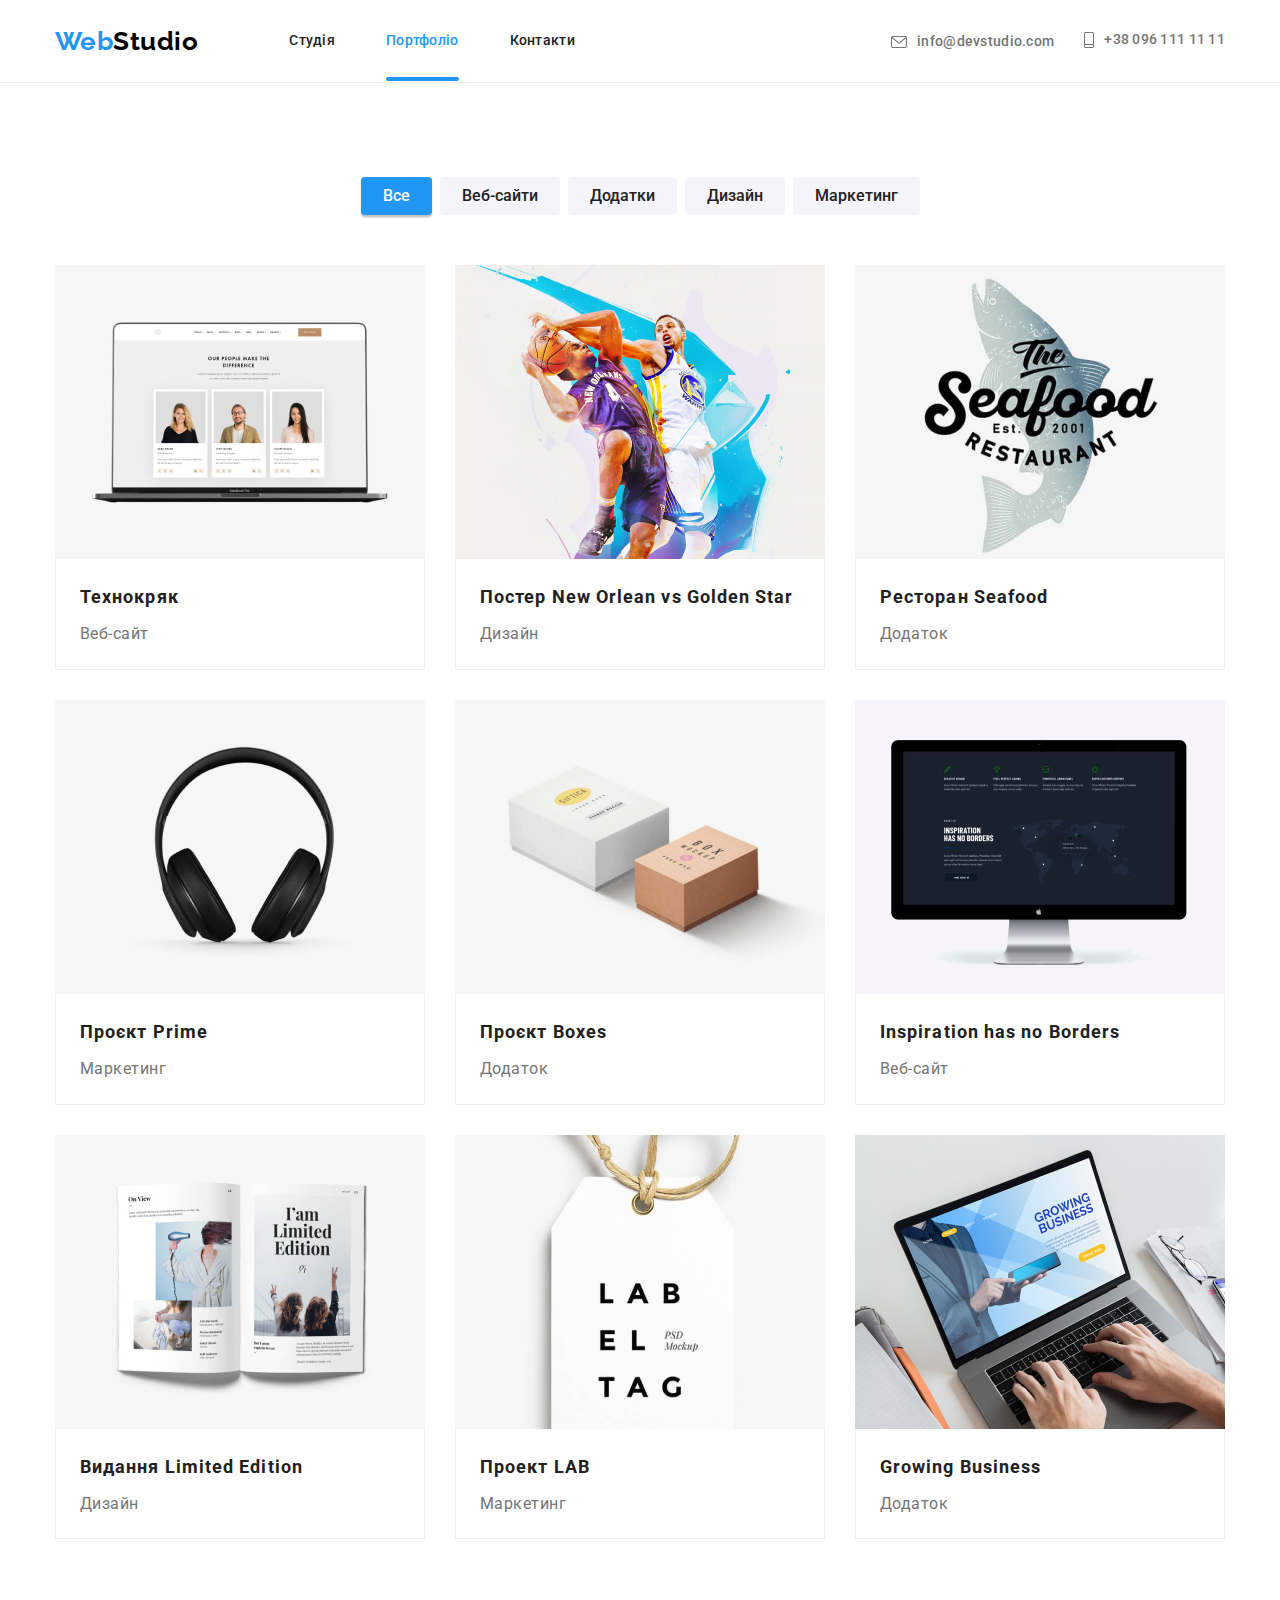
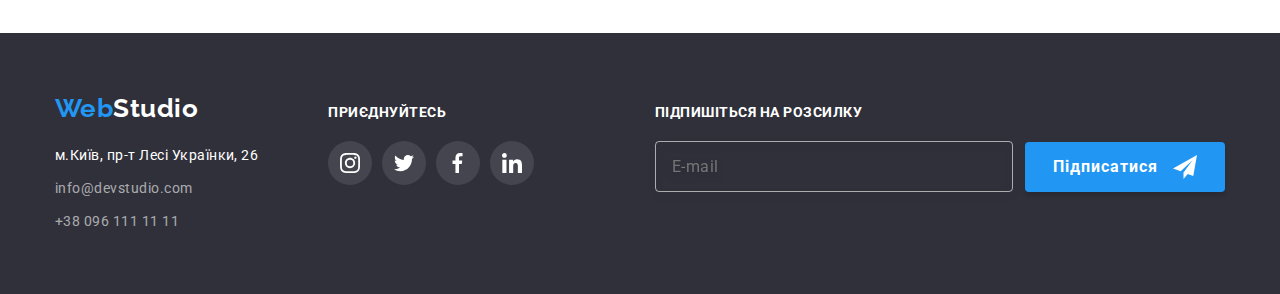
==== commit c36cfa08: "hm-7" ====
--- a/portfolio.html
+++ b/portfolio.html
@@ -11,7 +11,7 @@
         rel="stylesheet">
     <link rel="stylesheet"
         href="https://cdnjs.cloudflare.com/ajax/libs/modern-normalize/1.1.0/modern-normalize.min.css">
-    <link rel="stylesheet" href="./css/main.css">
+    <link rel="stylesheet" href="./css/main.min.css">
 </head>
 
 <body>
@@ -20,7 +20,7 @@
     <div class="container main-nav">
         <nav class="main-nav">
             <a href="/" class="logo"> <span class="logo--accent">Web</span>Studio</a>
-            <ul class="main-nav__list list">
+            <ul class="main-nav__list">
                 <li class="main-nav__item"><a class="main-nav__link" href="./index.html">Студія</a></li>
                 <li class="main-nav__item"><a class="main-nav__link main-nav__link--carent" href="./portfolio.html">Портфоліо</a></li>
                 <li class="main-nav__item"><a class="main-nav__link" href="">Контакти</a></li>
@@ -28,7 +28,7 @@
 
         </nav>
 
-        <ul class="contacts list">
+        <ul class="contacts">
             <li class="contacts__item"><a class="contacts__link" href="mailto:info@devstudio.com">
                     <svg class="contacts__icon">
                         <use href="./images/symbol.svg#icon-envelope"></use>
@@ -49,7 +49,7 @@
     <section class="section">
         <div class="container">
             <h1 class="section__title section__title--hidden">Портфоліо</h1>
-            <ul class="filtr list">
+            <ul class="filtr ">
                 <Li class="filtr__item"><button type="button" class="filtr__button filtr__button--carrent">Все</button></Li>
                 <Li class="filtr__item"><button type="button" class="filtr__button">Веб-сайти</button></Li>
                 <Li class="filtr__item"><button type="button" class="filtr__button">Додатки</button></Li>
@@ -57,7 +57,7 @@
                 <Li class="filtr__item"><button type="button" class="filtr__button">Маркетинг</button></Li>
             </ul>
             
-            <ul class="product__list list">
+            <ul class="product__list ">
                 <li class="product__item" >
                     <a href="" class="product__link" >
                         <div class="product__img">
@@ -232,7 +232,7 @@
             <div>
                 <a href="/" class="logo logo--white"> <span class="logo--accent">Web</span>Studio</a>
                 <address class="address">
-                    <ul class="list address__list">
+                    <ul class="address__list">
                         <li class="address__item">
                             <a class="address__link" href="https://goo.gl/maps/ZgSxbahKDa7UKCkk7">м.Київ, пр-т Лесі
                                 Українки, 26</a>
@@ -250,7 +250,7 @@
     
             <div>
                 <p class="footer__text">ПРИЄДНУЙТЕСЬ</p>
-                <ul class="sm__list list">
+                <ul class="sm__list">
                     <li class="sm__item"> <a class="sm__link sm__link--background" href="">
                             <svg class="sm__icon sm__icon--white">
                                 <use href="./images/symbol.svg#icon-instagram"></use>
@@ -281,7 +281,7 @@
                     <input class="footer-form__input" type="email" id="subscribe" placeholder="E-mail">
                 </div>
     
-                <button class="modal__btm footer-form__button " type="submit">Підписатися
+                <button class="footer-form__button " type="submit">Підписатися
                     <svg class="footer-form__icon">
                         <use href="./images/symbol.svg#icon-send"></use>
                     </svg>
--- a/css/main.min.css
+++ b/css/main.min.css
@@ -0,0 +1 @@
+/*! modern-normalize v2.0.0 | MIT License | https://github.com/sindresorhus/modern-normalize */*,::before,::after{-webkit-box-sizing:border-box;box-sizing:border-box}html{font-family:system-ui,"Segoe UI",Roboto,Helvetica,Arial,sans-serif,"Apple Color Emoji","Segoe UI Emoji";line-height:1.15;-webkit-text-size-adjust:100%;-moz-tab-size:4;-o-tab-size:4;tab-size:4}body{margin:0}hr{height:0;color:inherit}abbr[title]{-webkit-text-decoration:underline dotted;text-decoration:underline dotted}b,strong{font-weight:bolder}code,kbd,samp,pre{font-family:ui-monospace,SFMono-Regular,Consolas,"Liberation Mono",Menlo,monospace;font-size:1em}small{font-size:80%}sub,sup{font-size:75%;line-height:0;position:relative;vertical-align:baseline}sub{bottom:-0.25em}sup{top:-0.5em}table{text-indent:0;border-color:inherit}button,input,optgroup,select,textarea{font-family:inherit;font-size:100%;line-height:1.15;margin:0}button,select{text-transform:none}button,[type=button],[type=reset],[type=submit]{-webkit-appearance:button}::-moz-focus-inner{border-style:none;padding:0}:-moz-focusring{outline:1px dotted ButtonText}:-moz-ui-invalid{box-shadow:none}legend{padding:0}progress{vertical-align:baseline}::-webkit-inner-spin-button,::-webkit-outer-spin-button{height:auto}[type=search]{-webkit-appearance:textfield;outline-offset:-2px}::-webkit-search-decoration{-webkit-appearance:none}::-webkit-file-upload-button{-webkit-appearance:button;font:inherit}summary{display:list-item}body{color:#757575;font-family:Roboto,sans-serif;letter-spacing:.03em;background-color:#fff}img{display:block}.container{width:1200px;padding-left:15px;padding-right:15px;margin-left:auto;margin-right:auto}.section{padding-top:94px;padding-bottom:94px;background-color:#fff}.section__title{color:#212121;font-weight:700;font-size:36px;line-height:1.17;text-align:center;margin-top:0;margin-bottom:50px}.section__title--hidden{position:absolute;width:1px;height:1px;margin:-1px;border:0;padding:0;clip:rect(0 0 0 0);overflow:hidden}.examples{padding-top:0}.product__list,.filtr,.address__list,.client__list,.sm__list,.team__list,.examples__list,.advantages-list,.contacts,.main-nav__list{list-style:none;margin-top:0;margin-bottom:0;padding-left:0}.modal__btm,.footer-form__button,.hero__button{display:block;height:50px;margin-left:auto;margin-right:auto;border:none;color:#fff;background-color:#2196f3;border-radius:4px;-webkit-box-shadow:0px 4px 4px rgba(0,0,0,.15);box-shadow:0px 4px 4px rgba(0,0,0,.15);font-family:inherit;font-weight:700;font-size:16px;line-height:1.9;letter-spacing:.06em}.page-header{background-color:#fff;border-bottom:1px solid #ececec}.main-nav{display:-webkit-box;display:-ms-flexbox;display:flex;-webkit-box-align:center;-ms-flex-align:center;align-items:center}.main-nav__list{display:-webkit-box;display:-ms-flexbox;display:flex;margin-left:91px}.main-nav__item:not(:last-child){margin-right:51px}.main-nav__link{position:relative;display:block;padding-top:32px;padding-bottom:32px;color:#212121;font-weight:500;font-size:14px;line-height:1.14;letter-spacing:.02em;text-decoration:none;-webkit-transition:color 250ms cubic-bezier(0.4, 0, 0.2, 1);transition:color 250ms cubic-bezier(0.4, 0, 0.2, 1)}.main-nav__link:hover,.main-nav__link:focus{color:#2196f3}.main-nav__link--carent{color:#2196f3}.main-nav__link--carent::after{position:absolute;width:100%;height:4px;bottom:0;display:block;background-color:#2196f3;content:"";opacity:1;border-radius:2px}.contacts{display:-webkit-box;display:-ms-flexbox;display:flex;margin-left:auto;-webkit-box-align:baseline;-ms-flex-align:baseline;align-items:baseline}.contacts__item:not(:last-child){margin-right:30px}.contacts__link{display:-webkit-box;display:-ms-flexbox;display:flex;-webkit-box-pack:center;-ms-flex-pack:center;justify-content:center;-webkit-box-align:center;-ms-flex-align:center;align-items:center;padding-top:32px;padding-bottom:32px;color:#757575;font-weight:500;font-size:14px;line-height:1.14;letter-spacing:.02em;text-decoration:none;-webkit-transition:color 250ms cubic-bezier(0.4, 0, 0.2, 1);transition:color 250ms cubic-bezier(0.4, 0, 0.2, 1)}.contacts__link:hover,.contacts__link:focus{color:#2196f3;fill:#2196f3}.contacts__icon{fill:currentColor;margin-right:10px;width:16px;height:12px}.contacts__icon--phone{width:10px;height:16px}.logo{color:#000;font-family:Raleway,sans-serif;font-weight:700;font-size:26px;line-height:1.19;text-decoration:none}.logo .logo--accent{color:#2196f3}.logo--white{color:#fff}.hero{max-width:1600px;height:600px;padding-bottom:200px;padding-top:200px;margin-right:auto;margin-left:auto;text-align:center;background-image:-webkit-gradient(linear, left top, left bottom, from(rgba(47, 48, 58, 0.4)), to(rgba(47, 48, 58, 0.4))),url("../images/hero-img.jpeg");background-image:linear-gradient(to bottom, rgba(47, 48, 58, 0.4), rgba(47, 48, 58, 0.4)),url("../images/hero-img.jpeg");background-color:#2f303a;background-position:center}.hero__title{color:#fff;font-weight:900;font-size:44px;line-height:1.36;letter-spacing:.06em;text-transform:uppercase;max-width:696px;margin-left:auto;margin-right:auto;margin-top:0;margin-bottom:30px}.hero__button{padding:10px 32px;min-width:216px;text-align:center}.advantages-list{display:-webkit-box;display:-ms-flexbox;display:flex}.advantages-list__item:not(:last-child){margin-right:30px}.advantages-list__svg{display:-webkit-box;display:-ms-flexbox;display:flex;-webkit-box-pack:center;-ms-flex-pack:center;justify-content:center;-webkit-box-align:center;-ms-flex-align:center;align-items:center;width:270px;height:120px;background-color:#f5f4fa}.advantages-list__icon{width:70px;height:70px}.advantages-list__title{margin-top:30px;margin-bottom:10px;color:#212121;font-weight:700;font-size:14px;line-height:1.14;text-transform:uppercase}.advantages-list__text{margin-top:0;margin-bottom:0;font-size:14px;line-height:1.71}.examples__list{display:-webkit-box;display:-ms-flexbox;display:flex}.examples__item:not(:last-child){margin-right:30px}.examples__item{position:relative}.examples__item::before{position:absolute;bottom:0;content:"";width:100%;height:70px;display:inline-block;background-color:rgba(47,48,58,.8)}.examples__thumb{position:absolute;bottom:0;left:50%;-webkit-transform:translate(-50%);transform:translate(-50%);margin:0;padding-top:27px;padding-bottom:27px;color:#fff;text-align:center;font-weight:700;font-size:14px;line-height:1.14;text-transform:uppercase}.team{background-color:#f5f4fa}.team__list{display:-webkit-box;display:-ms-flexbox;display:flex}.team__item:not(:last-child){margin-right:30px}.team__item{background-color:#fff;-webkit-box-shadow:0px 1px 3px rgba(0,0,0,.12),0px 1px 1px rgba(0,0,0,.14),0px 2px 1px rgba(0,0,0,.2);box-shadow:0px 1px 3px rgba(0,0,0,.12),0px 1px 1px rgba(0,0,0,.14),0px 2px 1px rgba(0,0,0,.2);border-radius:0px 0px 4px 4px}.team__description{padding-top:30px;padding-bottom:30px;text-align:center;font-size:16px;line-height:1.19}.team__name{margin-top:0;margin-bottom:10px;color:#212121;font-weight:500}.team__position{margin-top:0;margin-bottom:16px}.sm__list{display:-webkit-box;display:-ms-flexbox;display:flex;-webkit-box-pack:center;-ms-flex-pack:center;justify-content:center;-webkit-box-align:center;-ms-flex-align:center;align-items:center}.sm__item:not(:last-child){margin-right:10px}.sm__link{display:-webkit-box;display:-ms-flexbox;display:flex;-webkit-box-pack:center;-ms-flex-pack:center;justify-content:center;-webkit-box-align:center;-ms-flex-align:center;align-items:center;width:44px;height:44px;border-radius:50%;color:#afb1b8;-webkit-transition-property:color,background-color;transition-property:color,background-color;-webkit-transition-duration:250ms;transition-duration:250ms;-webkit-transition-timing-function:cubic-bezier(0.4, 0, 0.2, 1);transition-timing-function:cubic-bezier(0.4, 0, 0.2, 1)}.sm__link:hover,.sm__link:focus{color:#fff;fill:#fff;background-color:#2196f3}.sm__icon{width:20px;height:20px;fill:currentColor}.sm__link--background{background-color:rgba(255,255,255,.1)}.sm__icon--white{fill:#fff}.client__list{display:-webkit-box;display:-ms-flexbox;display:flex}.client__item:not(:last-child){margin-right:30px}.client__link{display:-webkit-box;display:-ms-flexbox;display:flex;-webkit-box-pack:center;-ms-flex-pack:center;justify-content:center;-webkit-box-align:center;-ms-flex-align:center;align-items:center;width:170px;height:92px;color:#afb1b8;border:1px solid #afb1b8;border-radius:4px;-webkit-transition-property:color,border-color;transition-property:color,border-color;-webkit-transition-duration:250ms;transition-duration:250ms;-webkit-transition-timing-function:cubic-bezier(0.4, 0, 0.2, 1);transition-timing-function:cubic-bezier(0.4, 0, 0.2, 1)}.client__link:hover,.client__link:focus{color:#2196f3;border-color:#2196f3;fill:#2196f3}.client__icon{width:106px;height:60px;fill:currentColor}.footer{padding-top:60px;padding-bottom:60px;background-color:#2f303a}.footer--horizontal{display:-webkit-box;display:-ms-flexbox;display:flex;-webkit-box-align:baseline;-ms-flex-align:baseline;align-items:baseline}.address{margin-top:20px;margin-right:70px}.address__item:not(:last-child){margin-bottom:9px}.address__link{color:#fff;font-style:normal;font-size:14px;line-height:1.7;text-decoration:none}.address__link--contact{color:rgba(255,255,255,.6);-webkit-transition:color 250ms cubic-bezier(0.4, 0, 0.2, 1);transition:color 250ms cubic-bezier(0.4, 0, 0.2, 1)}.address__link--contact:hover,.address__link--contact:focus{color:#fff}.footer__text,.footer-form__label{margin-top:0;margin-bottom:20px;color:#fff;font-weight:700;font-size:14px;line-height:1.14;text-transform:uppercase}.footer-form{display:-webkit-box;display:-ms-flexbox;display:flex;-webkit-box-align:end;-ms-flex-align:end;align-items:flex-end;margin-left:auto}.footer-form__label{display:block}.footer-form__input{width:358px;margin-right:12px;padding-top:15px;padding-bottom:15px;padding-left:16px;background-color:inherit;border:1px solid rgba(255,255,255,.6);-webkit-filter:drop-shadow(0px 4px 4px rgba(0, 0, 0, 0.15));filter:drop-shadow(0px 4px 4px rgba(0, 0, 0, 0.15));border-radius:4px;font-size:16px;line-height:1.2;letter-spacing:.03em;color:#fff;outline:none;-webkit-transition:border-color 250ms cubic-bezier(0.4, 0, 0.2, 1);transition:border-color 250ms cubic-bezier(0.4, 0, 0.2, 1)}.footer-form__input:focus{border-color:#2196f3}.footer-form__button{position:relative;width:200px;padding-left:28px;text-align:left}.footer-form__icon{position:absolute;top:50%;right:28px;-webkit-transform:translateY(-50%);transform:translateY(-50%);width:24px;height:24px}.backdrop{position:fixed;top:0;left:0;width:100%;height:100%;background-color:rgba(0,0,0,.2);-webkit-transition:opacity 250ms cubic-bezier(0.4, 0, 0.2, 1);transition:opacity 250ms cubic-bezier(0.4, 0, 0.2, 1);overflow-y:scroll}.backdrop.is-hidden{opacity:0;pointer-events:none}.modal{position:absolute;top:50%;left:50%;-webkit-transform:translate(-50%, -50%) scale(1);transform:translate(-50%, -50%) scale(1);padding:40px;width:528px;height:581px;background-color:#fff;-webkit-transition:-webkit-transform 250ms cubic-bezier(0.4, 0, 0.2, 1);transition:-webkit-transform 250ms cubic-bezier(0.4, 0, 0.2, 1);transition:transform 250ms cubic-bezier(0.4, 0, 0.2, 1);transition:transform 250ms cubic-bezier(0.4, 0, 0.2, 1), -webkit-transform 250ms cubic-bezier(0.4, 0, 0.2, 1)}.modal .backdrop.is-hidden{-webkit-transform:translate(-50%, -50%) scale(0.9);transform:translate(-50%, -50%) scale(0.9)}.modal__title{margin-top:0;margin-bottom:30px;font-weight:700;font-size:20px;line-height:1.15;text-align:center;color:#212121}.modal__close-button{position:absolute;top:8px;right:8px;display:-webkit-box;display:-ms-flexbox;display:flex;-webkit-box-pack:center;-ms-flex-pack:center;justify-content:center;-webkit-box-align:center;-ms-flex-align:center;align-items:center;width:30px;height:30px;border-radius:50%;border:1px solid rgba(0,0,0,.1);background-color:rgba(0,0,0,0)}.modal__icon{width:11px;height:11px;fill:#000;-webkit-transition:fill 250ms cubic-bezier(0.4, 0, 0.2, 1);transition:fill 250ms cubic-bezier(0.4, 0, 0.2, 1)}.modal__close-button:hover .modal__icon{fill:#2196f3}.form__field{position:relative;display:-webkit-box;display:-ms-flexbox;display:flex;-webkit-box-orient:vertical;-webkit-box-direction:normal;-ms-flex-direction:column;flex-direction:column;margin-bottom:28px;color:#757575;font-size:12px;line-height:1.166;letter-spacing:.01em}.form__input,.form__comments{display:inline-block;padding-left:42px;width:448px;height:40px;border:1px solid rgba(33,33,33,.2);border-radius:4px;outline:none;-webkit-transition:border-color 250ms cubic-bezier(0.4, 0, 0.2, 1);transition:border-color 250ms cubic-bezier(0.4, 0, 0.2, 1)}.form__input:focus,.form__comments:focus{border-color:#2196f3}.form__icon{position:absolute;top:50%;left:15px;-webkit-transform:translateY(-50%);transform:translateY(-50%);display:block;width:18px;height:18px;-webkit-transition:fill 250ms cubic-bezier(0.4, 0, 0.2, 1);transition:fill 250ms cubic-bezier(0.4, 0, 0.2, 1)}.form__input:focus+.form__icon,.form__comments:focus+.form__icon{fill:#2196f3}.form__label{position:absolute;top:-18px;left:0;margin-bottom:4px}.form__field--comments{margin-bottom:20px}.form__comments{padding:12px 16px;height:120px;resize:none}.form__comments::-webkit-input-placeholder{color:rgba(117,117,117,.5)}.form__comments::-moz-placeholder{color:rgba(117,117,117,.5)}.form__comments:-ms-input-placeholder{color:rgba(117,117,117,.5)}.form__comments::-ms-input-placeholder{color:rgba(117,117,117,.5)}.form__comments::placeholder{color:rgba(117,117,117,.5)}.checkbox{position:relative;margin-right:auto;margin-left:auto;margin-bottom:30px;display:block;text-align:center;font-size:14px;line-height:1.71}.checkbox__box{position:absolute;top:50%;left:10px;-webkit-transform:translateY(-50%);transform:translateY(-50%);display:inline-block;width:16px;height:15px;border:2px solid #212121;border-radius:4px;-webkit-transition:border-color 250ms cubic-bezier(0.4, 0, 0.2, 1);transition:border-color 250ms cubic-bezier(0.4, 0, 0.2, 1)}.checkbox__input:focus+.checkbox__box{border-color:#2196f3}.checkbox__icon{position:absolute;top:50%;left:10px;-webkit-transform:translateY(-50%);transform:translateY(-50%);width:16px;height:15px;border-radius:4px;background-color:#2196f3;opacity:0;-webkit-transition:opacity 250ms cubic-bezier(0.4, 0, 0.2, 1);transition:opacity 250ms cubic-bezier(0.4, 0, 0.2, 1)}.checkbox__input:checked~.checkbox__icon{opacity:1}.checkbox__input{position:absolute;width:1px;height:1px;margin:-1px;border:0;padding:0;clip:rect(0 0 0 0);overflow:hidden}.checkbox__link{color:#2196f3}.modal__btm{width:200px}.filtr{display:-webkit-box;display:-ms-flexbox;display:flex;-webkit-box-pack:center;-ms-flex-pack:center;justify-content:center;-webkit-box-align:center;-ms-flex-align:center;align-items:center}.filtr__item:not(:last-child){margin-right:8px}.filtr__button{padding:6px 22px;color:#212121;background-color:#f5f4fa;font:inherit;font-weight:500;font-size:16px;line-height:1.63;text-align:center;border:0px;border-radius:4px;-webkit-transition-property:color,background-color,-webkit-box-shadow;transition-property:color,background-color,-webkit-box-shadow;transition-property:color,background-color,box-shadow;transition-property:color,background-color,box-shadow,-webkit-box-shadow;-webkit-transition-duration:250ms;transition-duration:250ms;-webkit-transition-timing-function:cubic-bezier(0.4, 0, 0.2, 1);transition-timing-function:cubic-bezier(0.4, 0, 0.2, 1)}.filtr__button:hover,.filtr__button:focus{color:#fff;background-color:#2196f3;-webkit-box-shadow:0px 3px 1px rgba(0,0,0,.1),0px 1px 2px rgba(0,0,0,.08),0px 2px 2px rgba(0,0,0,.12);box-shadow:0px 3px 1px rgba(0,0,0,.1),0px 1px 2px rgba(0,0,0,.08),0px 2px 2px rgba(0,0,0,.12)}.filtr__button--carrent{color:#fff;background-color:#2196f3;-webkit-box-shadow:0px 3px 1px rgba(0,0,0,.1),0px 1px 2px rgba(0,0,0,.08),0px 2px 2px rgba(0,0,0,.12);box-shadow:0px 3px 1px rgba(0,0,0,.1),0px 1px 2px rgba(0,0,0,.08),0px 2px 2px rgba(0,0,0,.12)}.product__list{margin-top:50px;display:-webkit-box;display:-ms-flexbox;display:flex;-ms-flex-wrap:wrap;flex-wrap:wrap;gap:30px}.product__item{width:370px}.product__title{color:#212121;font-weight:700;font-size:18px;line-height:2;letter-spacing:.06em;margin-top:0;margin-bottom:4px}.product__type{color:#757575;font-size:16px;line-height:1.86;margin-top:0;margin-bottom:0}.product__link{display:inline-block;text-decoration:none;-webkit-transition:-webkit-box-shadow 250ms cubic-bezier(0.4, 0, 0.2, 1);transition:-webkit-box-shadow 250ms cubic-bezier(0.4, 0, 0.2, 1);transition:box-shadow 250ms cubic-bezier(0.4, 0, 0.2, 1);transition:box-shadow 250ms cubic-bezier(0.4, 0, 0.2, 1), -webkit-box-shadow 250ms cubic-bezier(0.4, 0, 0.2, 1)}.product__link:hover,.product__link:focus{-webkit-box-shadow:0px 1px 1px rgba(0,0,0,.12),0px 4px 4px rgba(0,0,0,.06),1px 4px 6px rgba(0,0,0,.16);box-shadow:0px 1px 1px rgba(0,0,0,.12),0px 4px 4px rgba(0,0,0,.06),1px 4px 6px rgba(0,0,0,.16)}.product__img{position:relative;overflow:hidden}.product__overlay{position:absolute;width:100%;height:100%;bottom:0;left:0;background-color:rgba(33,150,243,.9);-webkit-transform:translateY(100%);transform:translateY(100%);-webkit-transition:-webkit-transform 250ms cubic-bezier(0.4, 0, 0.2, 1);transition:-webkit-transform 250ms cubic-bezier(0.4, 0, 0.2, 1);transition:transform 250ms cubic-bezier(0.4, 0, 0.2, 1);transition:transform 250ms cubic-bezier(0.4, 0, 0.2, 1), -webkit-transform 250ms cubic-bezier(0.4, 0, 0.2, 1)}.product__link:hover .product__overlay{-webkit-transform:translateY(0);transform:translateY(0)}.product__description{display:block;padding-top:63px;padding-bottom:63px;padding-left:36px;padding-right:12px;font-weight:400;font-size:18px;line-height:1.555;letter-spacing:.03em;color:#fff}.product__meta{padding:20px 24px;border-right:1px solid #eee;border-bottom:1px solid #eee;border-left:1px solid #eee}/*# sourceMappingURL=main.min.css.map */